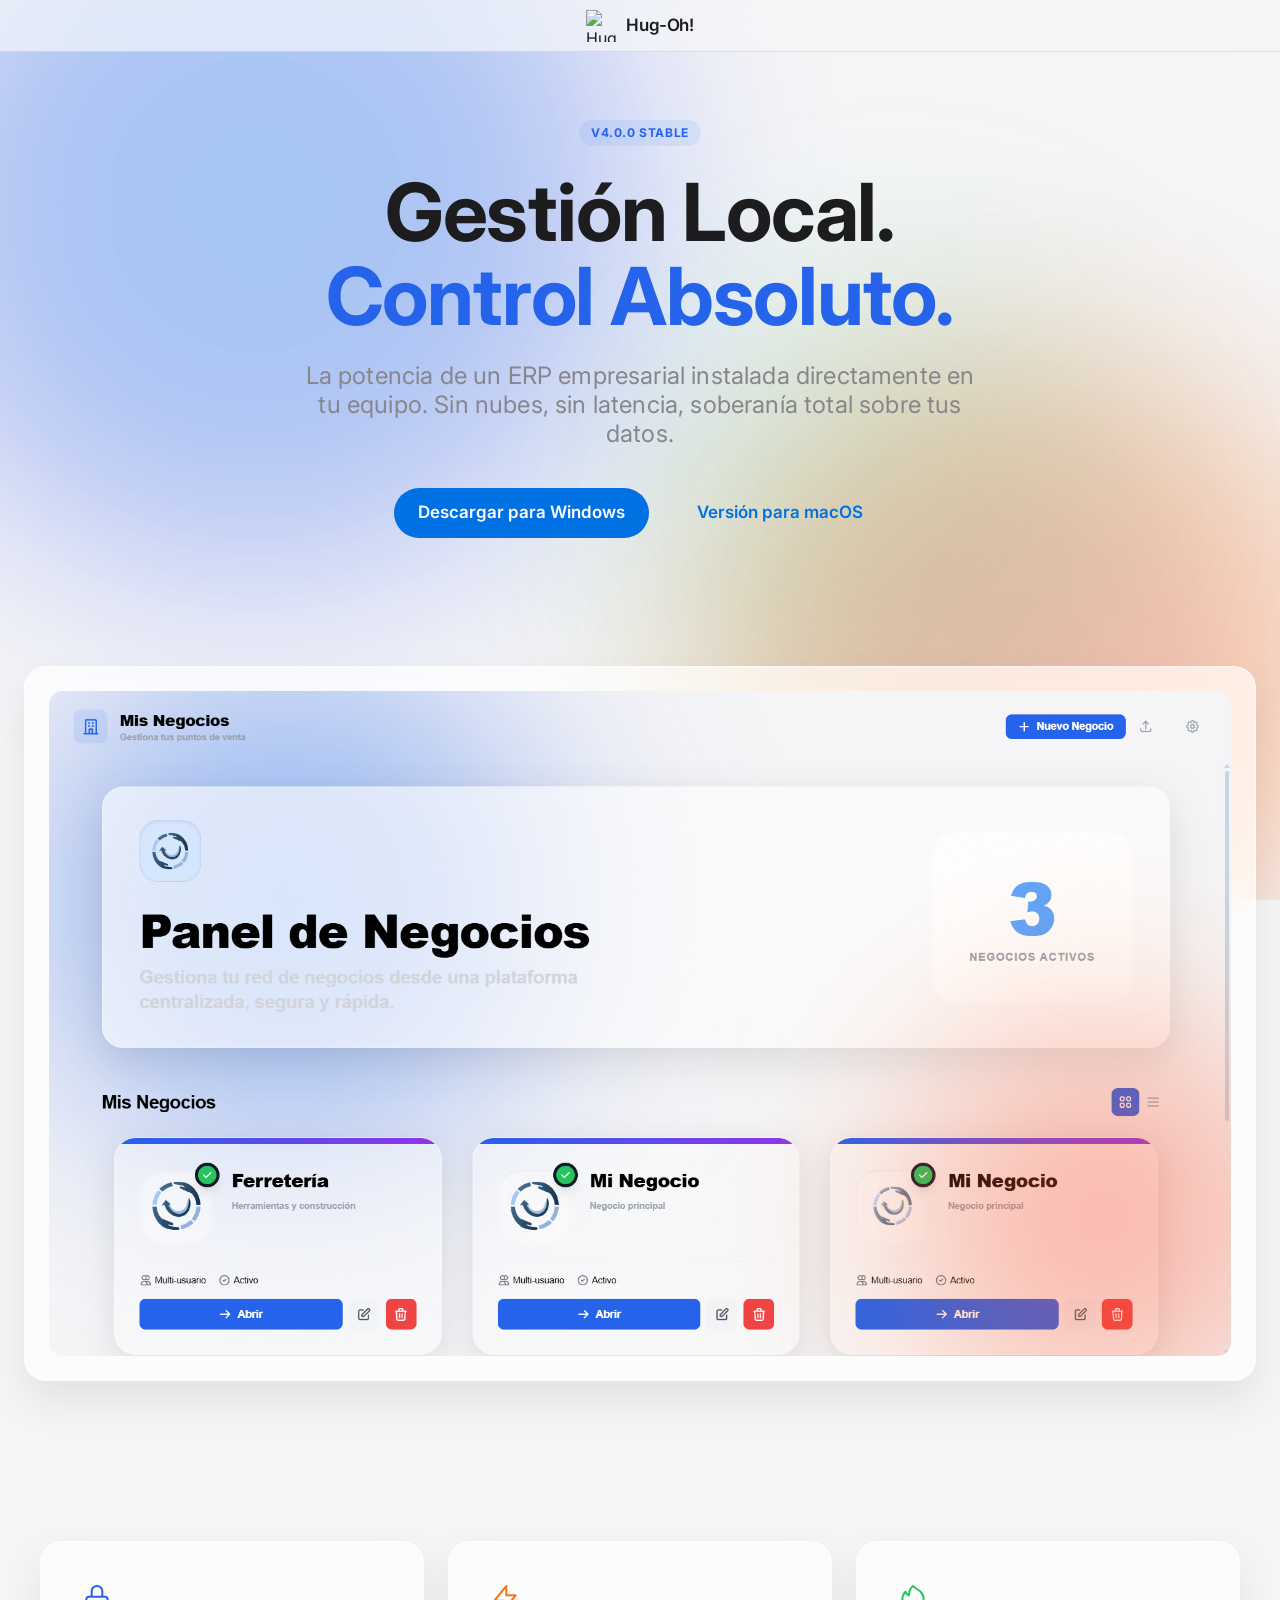
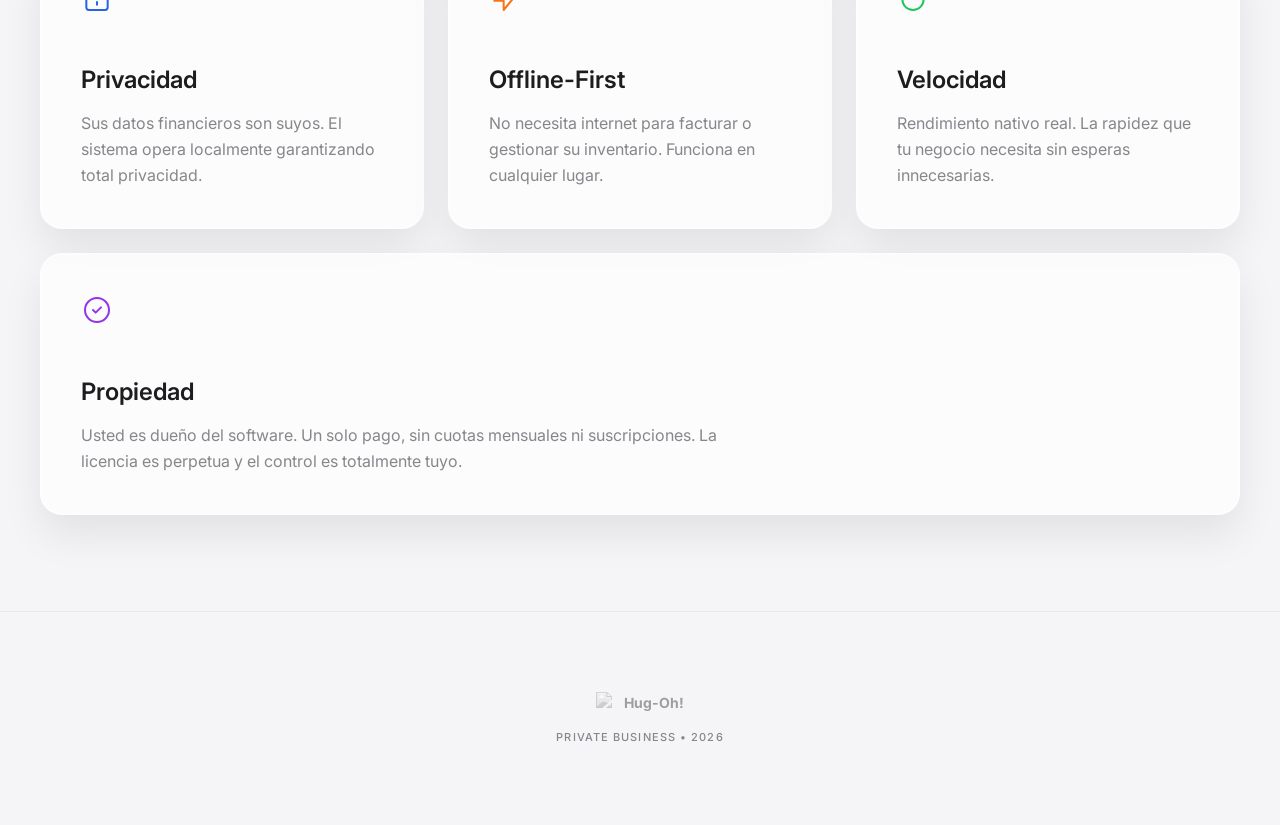
==== index.html @ 464462a5 "Add files via upload" ====
﻿<!DOCTYPE html>
<html lang="es">

<head>
    <meta charset="UTF-8">
    <meta name="viewport" content="width=device-width, initial-scale=1.0">
    <title>Hug-Oh! | Business Platform</title>
    <link rel="shortcut icon" href="./scr/nav-icon.png" />
    <meta name="description"
        content="Gestiona tu negocio con soberanía total. Hug-Oh! es una plataforma empresarial local, rápida y privada. Sin nubes, sin suscripciones, control absoluto en tu hardware.">
    <script src="scr/lib/tailwind.js "></script>
    <link href="https://fonts.googleapis.com/css2?family=Inter:wght@400;600;700;800&display=swap" rel="stylesheet">
    <link rel="stylesheet" href="style.css">

    <script>
        tailwind.config = {
            darkMode: 'media',
            theme: {
                extend: {
                    colors: {
                        navy: { DEFAULT: '#1e3a5f' },
                        secondary: '#86868b'
                    }
                }
            }
        }
    </script>
</head>

<body class="min-h-screen">
    <div id="app">
        <!-- Apple-style Animated Background -->
        <div class="aura-container">
            <div class="aura-blob aura-1"></div>
            <div class="aura-blob aura-2"></div>
            <div class="aura-blob aura-3"></div>
        </div>

        <!-- Premium Apple Navbar -->
        <nav class="apple-nav">
            <div class="flex items-center gap-2">
                <img src="./scr/nav-icon.png" alt="Hug-Oh! Logo" class="h-8 w-8">
                <span class="font-semibold text-[17px] tracking-tight">Hug-Oh!</span>
            </div>
        </nav>

        <!-- Main Content Area -->
        <main class="pt-[120px] pb-24 px-6 flex flex-col items-center">

            <!-- Hero Section -->
            <section class="w-full max-w-[1100px] text-center mb-32">
                <div class="mb-6 flex justify-center">
                    <span
                        class="px-3 py-1 bg-blue-500/10 text-blue-600 dark:text-blue-400 text-[12px] font-bold rounded-full uppercase tracking-wider">
                        v4.0.0 Stable
                    </span>
                </div>
                <h1 class="text-hero mb-6">
                    Gestión Local.<br>
                    <span class="text-blue-600">Control Absoluto.</span>
                </h1>
                <p class="text-subhead max-w-2xl mx-auto mb-10">
                    La potencia de un ERP empresarial instalada directamente en tu equipo. Sin nubes, sin latencia,
                    soberanía total sobre tus datos.
                </p>
                <div class="flex flex-wrap justify-center gap-6">
                    <a href="https://github.com/HeyJuanda/Hug-Oh/releases/download/v4.0.0/Hug-Oh.Setup.4.0.0.exe"
                        class="apple-btn apple-btn-primary">
                        Descargar para Windows
                    </a>
                    <a href="https://github.com/HeyJuanda/Hug-Oh/releases/download/v4.0.0/Hug-Oh.-4.0.0.dmg"
                        class="apple-btn apple-btn-secondary">
                        Versión para macOS
                    </a>
                </div>
            </section>

            <!-- Immersive Mockup -->
            <section class="w-full max-w-[1240px] mb-40">
                <div class="liquid-glass p-4 sm:p-6">
                    <div class="bg-white/40 dark:bg-black/40 rounded-[14px] overflow-hidden shadow-inner">
                        <img src="./scr/image-light.png" alt="Hug-Oh! Interface"
                            class="w-full h-auto block dark:hidden">
                        <img src="./scr/image-dark.png" alt="Hug-Oh! Interface" class="w-full h-auto hidden dark:block">
                    </div>
                </div>
            </section>

            <!-- Features Bento Grid -->
            <section class="bento-grid">
                <!-- Privacy -->
                <div class="liquid-glass bento-card">
                    <div class="mb-12 text-blue-600">
                        <svg xmlns="http://www.w3.org/2000/svg" class="h-8 w-8" fill="none" viewBox="0 0 24 24"
                            stroke="currentColor">
                            <path stroke-linecap="round" stroke-linejoin="round" stroke-width="1.5"
                                d="M12 15v2m-6 4h12a2 2 0 002-2v-6a2 2 0 00-2-2H6a2 2 0 00-2 2v6a2 2 0 002 2zm10-10V7a4 4 0 00-8 0v4h8z" />
                        </svg>
                    </div>
                    <div>
                        <h3 class="text-[24px] font-semibold mb-3">Privacidad</h3>
                        <p class="text-secondary leading-relaxed">Sus datos financieros son suyos. El sistema opera
                            localmente garantizando total privacidad.</p>
                    </div>
                </div>

                <!-- Offline-First -->
                <div class="liquid-glass bento-card">
                    <div class="mb-12 text-orange-500">
                        <svg xmlns="http://www.w3.org/2000/svg" class="h-8 w-8" fill="none" viewBox="0 0 24 24"
                            stroke="currentColor">
                            <path stroke-linecap="round" stroke-linejoin="round" stroke-width="1.5"
                                d="M13 10V3L4 14h7v7l9-11h-7z" />
                        </svg>
                    </div>
                    <div>
                        <h3 class="text-[24px] font-semibold mb-3">Offline-First</h3>
                        <p class="text-secondary leading-relaxed">No necesita internet para facturar o gestionar su
                            inventario. Funciona en cualquier lugar.</p>
                    </div>
                </div>

                <!-- Speed -->
                <div class="liquid-glass bento-card">
                    <div class="mb-12 text-green-500">
                        <svg xmlns="http://www.w3.org/2000/svg" class="h-8 w-8" fill="none" viewBox="0 0 24 24"
                            stroke="currentColor">
                            <path stroke-linecap="round" stroke-linejoin="round" stroke-width="1.5"
                                d="M17.657 18.657A8 8 0 016.343 7.343S7 9 9 10c0-2 .5-5 2.986-7C14 5 16.09 5.777 17.656 7.343A7.99 7.99 0 0120 13a7.98 7.98 0 01-2.343 5.657z" />
                        </svg>
                    </div>
                    <div>
                        <h3 class="text-[24px] font-semibold mb-3">Velocidad</h3>
                        <p class="text-secondary leading-relaxed">Rendimiento nativo real. La rapidez que tu negocio
                            necesita sin esperas innecesarias.</p>
                    </div>
                </div>

                <!-- Ownership -->
                <div class="liquid-glass bento-card md:col-span-2 lg:col-span-full">
                    <div class="mb-12 text-purple-600">
                        <svg xmlns="http://www.w3.org/2000/svg" class="h-8 w-8" fill="none" viewBox="0 0 24 24"
                            stroke="currentColor">
                            <path stroke-linecap="round" stroke-linejoin="round" stroke-width="1.5"
                                d="M9 12l2 2 4-4m6 2a9 9 0 11-18 0 9 9 0 0118 0z" />
                        </svg>
                    </div>
                    <div>
                        <h3 class="text-[24px] font-semibold flex items-center mb-3">Propiedad</h3>
                        <p class="text-secondary leading-relaxed max-w-2xl">Usted es dueño del software. Un solo pago,
                            sin cuotas
                            mensuales ni suscripciones. La licencia es perpetua y el control es totalmente tuyo.</p>
                    </div>
                </div>
            </section>
        </main>

        <!-- Apple-style Footer -->
        <footer class="py-20 border-t border-black/5 dark:border-white/5 text-center">
            <div class="flex justify-center items-center gap-2 mb-4 opacity-40">
                <img src="./scr/nav-icon.png" alt="Logo" class="h-5 w-5 grayscale">
                <span class="font-bold text-[14px]">Hug-Oh!</span>
            </div>
            <p class="text-[11px] text-[#86868b] font-medium tracking-widest uppercase">Private Business • 2026</p>
        </footer>
    </div>
</body>


</html>
---- style.css ----
:root {
    /* Apple Modern Design System 2026 */
    --accent-color: #0071e3;
    --accent-color-rgb: 0, 113, 227;

    /* Global Colors */
    --bg-color: #f5f5f7;
    --text-color: #1d1d1f;
    --text-secondary: #86868b;

    /* Ultra-Refined Liquid Glass 3.0 */
    --base-glass: rgba(255, 255, 255, 0.7);
    --hover-glass: rgba(255, 255, 255, 0.85);
    --border-glass: rgba(255, 255, 255, 0.5);
    --border-inner: rgba(255, 255, 255, 0.2);
    --shadow-subtle: 0 4px 24px rgba(0, 0, 0, 0.04);
    --shadow-premium: 0 20px 40px rgba(0, 0, 0, 0.08);

    /* Typography */
    --apple-font: "SF Pro Display", "SF Pro Text", "Inter", -apple-system, BlinkMacSystemFont, "Helvetica Neue", sans-serif;
    
    /* Constants */
    --blur-radius: 20px;
    --border-radius: 22px;
    --transition-speed: 0.5s cubic-bezier(0.25, 1, 0.5, 1);
}

@media (prefers-color-scheme: dark) {
    :root {
        --bg-color: #000000;
        --text-color: #f5f5f7;
        --text-secondary: #86868b;
        
        --base-glass: rgba(29, 29, 31, 0.65);
        --hover-glass: rgba(45, 45, 47, 0.8);
        --border-glass: rgba(255, 255, 255, 0.1);
        --border-inner: rgba(255, 255, 255, 0.05);
        --shadow-premium: 0 20px 40px rgba(0, 0, 0, 0.4);
    }
}

* {
    margin: 0;
    padding: 0;
    box-sizing: border-box;
    -webkit-font-smoothing: antialiased;
    -moz-osx-font-smoothing: grayscale;
}

body {
    background-color: var(--bg-color);
    color: var(--text-color);
    font-family: var(--apple-font);
    overflow-x: hidden;
}

#app {
    position: relative;
    min-height: 100vh;
}

/* Apple-style Animated Backgrounds */
.aura-container {
    position: fixed;
    inset: 0;
    z-index: -1;
    overflow: hidden;
    pointer-events: none;
}

.aura-blob {
    position: absolute;
    border-radius: 50%;
    filter: blur(100px);
    opacity: 0.35;
    animation: aura-float 20s infinite alternate ease-in-out;
}

.aura-1 {
    width: 60vw;
    height: 60vw;
    background: radial-gradient(circle, #0071e3, #6e67ff);
    top: -20%;
    left: -10%;
}

.aura-2 {
    width: 50vw;
    height: 50vw;
    background: radial-gradient(circle, #ff3b30, #ff9500);
    bottom: -10%;
    right: -5%;
    animation-delay: -5s;
}

.aura-3 {
    width: 40vw;
    height: 40vw;
    background: radial-gradient(circle, #34c759, #00c7be);
    top: 30%;
    right: 10%;
    opacity: 0.15;
    animation-delay: -10s;
}

@keyframes aura-float {
    0% { transform: translate(0, 0) scale(1); }
    50% { transform: translate(5%, 5%) scale(1.05); }
    100% { transform: translate(-2%, 8%) scale(0.95); }
}

/* Premium Navigation Bar */
.apple-nav {
    position: fixed;
    top: 0;
    width: 100%;
    height: 52px;
    z-index: 1000;
    background: rgba(var(--bg-color-rgb, 245, 245, 247), 0.72);
    backdrop-filter: saturate(180%) blur(20px);
    -webkit-backdrop-filter: saturate(180%) blur(20px);
    border-bottom: 0.5px solid rgba(0, 0, 0, 0.1);
    display: flex;
    align-items: center;
    justify-content: center;
    transition: background 0.3s;
}

@media (prefers-color-scheme: dark) {
    .apple-nav {
        background: rgba(0, 0, 0, 0.72);
        border-bottom: 0.5px solid rgba(255, 255, 255, 0.1);
    }
}

/* Liquid Glass Component */
.liquid-glass {
    background: var(--base-glass);
    backdrop-filter: blur(var(--blur-radius)) saturate(180%);
    -webkit-backdrop-filter: blur(var(--blur-radius)) saturate(180%);
    border: 1px solid var(--border-glass);
    border-radius: var(--border-radius);
    box-shadow: var(--shadow-premium), inset 0 0 0 1px var(--border-inner);
    transition: transform var(--transition-speed), background var(--transition-speed), box-shadow var(--transition-speed);
}

.liquid-glass:hover {
    background: var(--hover-glass);
    transform: translateY(-4px);
    box-shadow: 0 30px 60px rgba(0, 0, 0, 0.12);
}

/* Typography Utilities */
.text-hero {
    font-size: clamp(40px, 8vw, 80px);
    line-height: 1.05;
    letter-spacing: -0.015em;
    font-weight: 700;
}

.text-subhead {
    font-size: clamp(20px, 4vw, 24px);
    line-height: 1.2;
    letter-spacing: 0.007em;
    font-weight: 400;
    color: var(--text-secondary);
}

/* Button Styling */
.apple-btn {
    padding: 12px 24px;
    border-radius: 980px;
    font-weight: 600;
    font-size: 17px;
    transition: all 0.3s ease;
    cursor: pointer;
    text-decoration: none;
    display: inline-flex;
    align-items: center;
    gap: 8px;
}

.apple-btn-primary {
    background: var(--accent-color);
    color: white;
}

.apple-btn-primary:hover {
    background: #0077ed;
    filter: brightness(1.1);
}

.apple-btn-secondary {
    color: var(--accent-color);
}

.apple-btn-secondary:hover {
    text-decoration: underline;
}

/* Feature Grid Refresh */
.bento-grid {
    display: grid;
    grid-template-columns: repeat(auto-fit, minmax(300px, 1fr));
    gap: 24px;
    width: 100%;
    max-width: 1200px;
}

.bento-card {
    padding: 40px;
    display: flex;
    flex-direction: column;
    justify-content: space-between;
}

@media (max-width: 768px) {
    .bento-card {
        padding: 30px;
    }
}
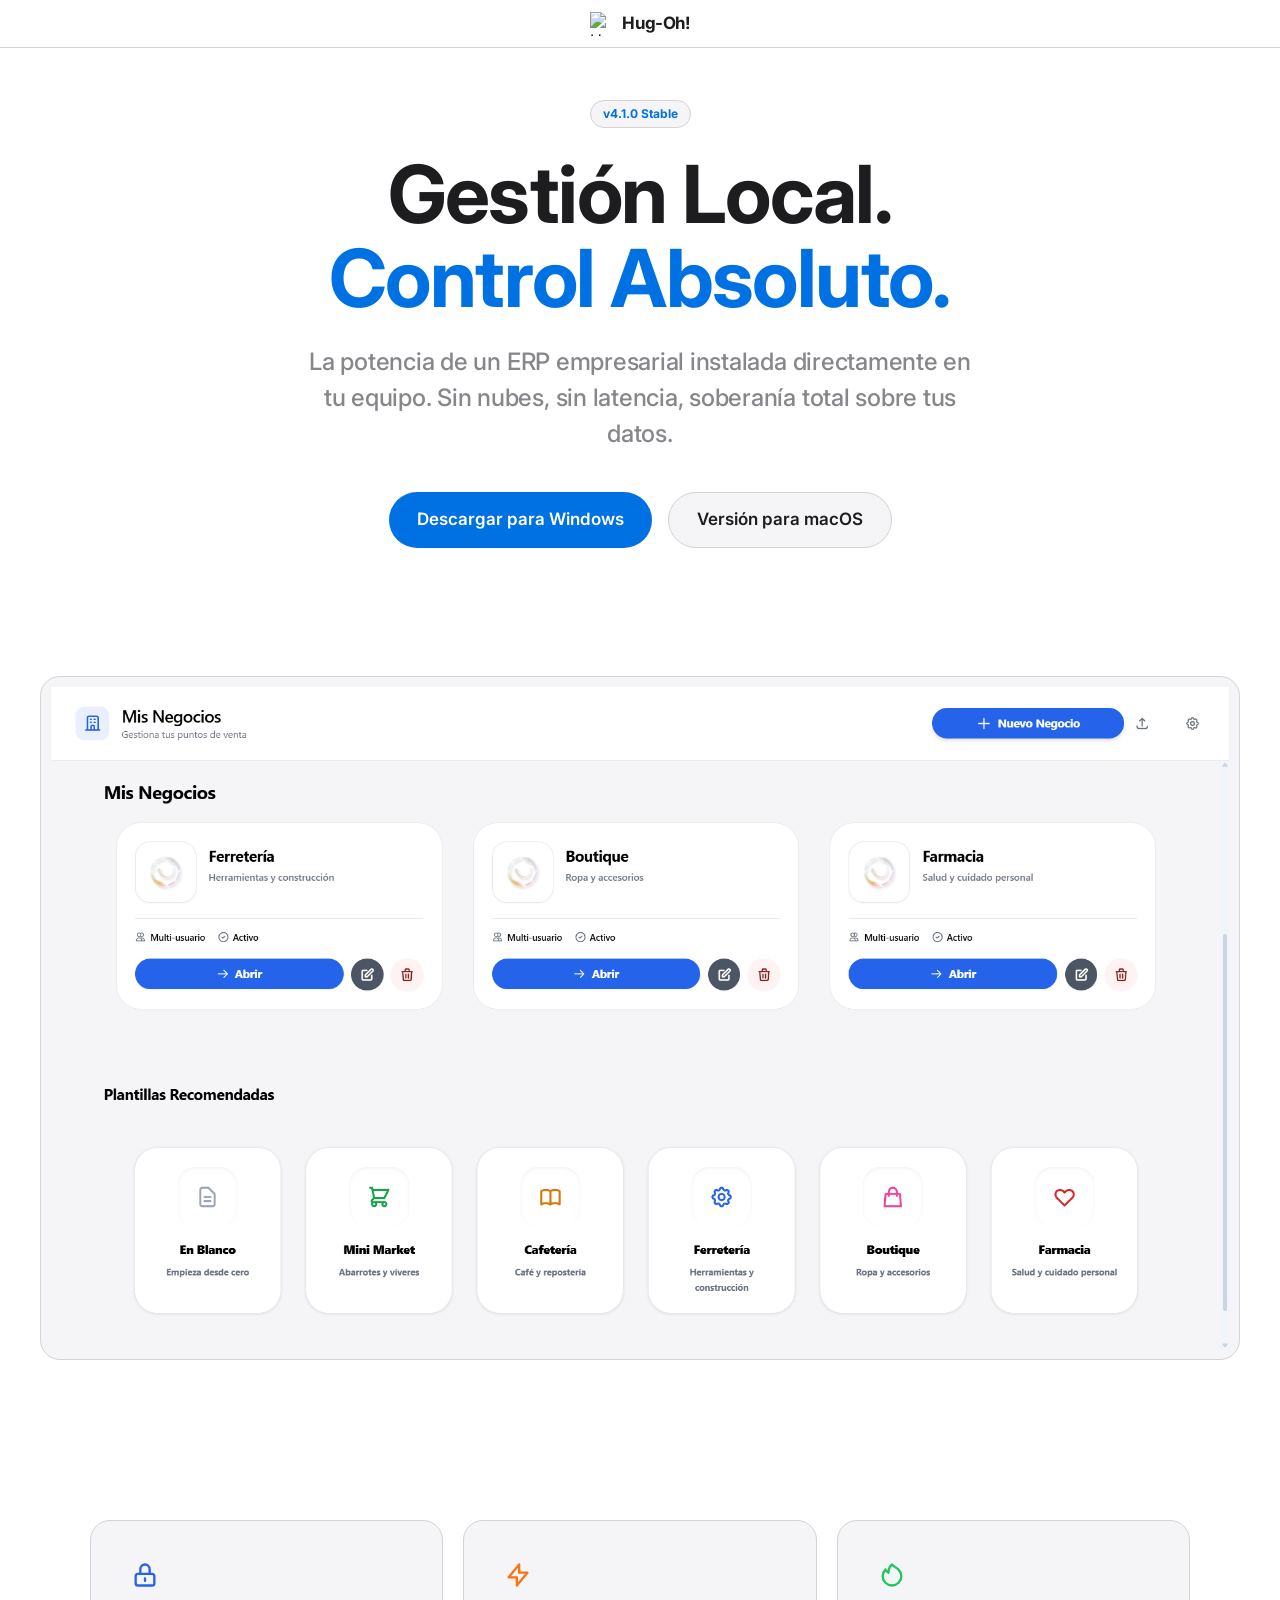
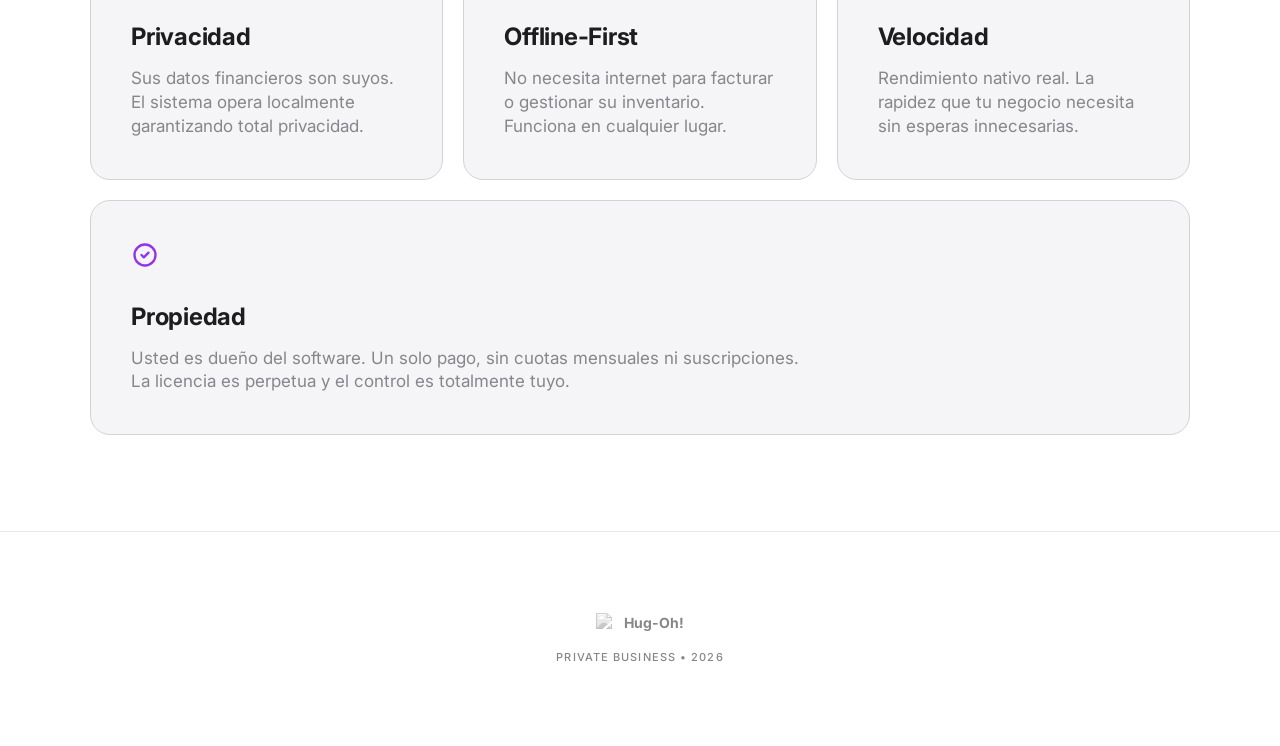
==== commit 71aaf03d: "Add files via upload" ====
--- a/index.html
+++ b/index.html
@@ -29,142 +29,109 @@
 
 <body class="min-h-screen">
     <div id="app">
-        <!-- Apple-style Animated Background -->
-        <div class="aura-container">
-            <div class="aura-blob aura-1"></div>
-            <div class="aura-blob aura-2"></div>
-            <div class="aura-blob aura-3"></div>
-        </div>
+        <div class="flat-bg"></div>
 
-        <!-- Premium Apple Navbar -->
         <nav class="apple-nav">
             <div class="flex items-center gap-2">
-                <img src="./scr/nav-icon.png" alt="Hug-Oh! Logo" class="h-8 w-8">
-                <span class="font-semibold text-[17px] tracking-tight">Hug-Oh!</span>
+                <img src="./scr/nav-icon.png" alt="Hug-Oh! Logo" class="h-6 w-6">
+                <span class="font-bold text-[17px] tracking-tight">Hug-Oh!</span>
             </div>
         </nav>
 
-        <!-- Main Content Area -->
-        <main class="pt-[120px] pb-24 px-6 flex flex-col items-center">
+        <main class="pt-[100px] pb-24 px-6 flex flex-col items-center">
 
-            <!-- Hero Section -->
             <section class="w-full max-w-[1100px] text-center mb-32">
                 <div class="mb-6 flex justify-center">
-                    <span
-                        class="px-3 py-1 bg-blue-500/10 text-blue-600 dark:text-blue-400 text-[12px] font-bold rounded-full uppercase tracking-wider">
-                        v4.0.0 Stable
+                    <span class="version-badge">
+                        v4.1.0 Stable
                     </span>
                 </div>
                 <h1 class="text-hero mb-6">
                     Gestión Local.<br>
-                    <span class="text-blue-600">Control Absoluto.</span>
+                    <span class="text-accent">Control Absoluto.</span>
                 </h1>
                 <p class="text-subhead max-w-2xl mx-auto mb-10">
                     La potencia de un ERP empresarial instalada directamente en tu equipo. Sin nubes, sin latencia,
                     soberanía total sobre tus datos.
                 </p>
-                <div class="flex flex-wrap justify-center gap-6">
-                    <a href="https://github.com/HeyJuanda/Hug-Oh/releases/download/v4.0.0/Hug-Oh.Setup.4.0.0.exe"
+                <div class="flex flex-wrap justify-center gap-4">
+                    <a href="https://github.com/HeyJuanda/Hug-Oh/releases/download/v4.0.0/Hug-Oh.Setup.4.1.0.exe"
                         class="apple-btn apple-btn-primary">
                         Descargar para Windows
                     </a>
-                    <a href="https://github.com/HeyJuanda/Hug-Oh/releases/download/v4.0.0/Hug-Oh.-4.0.0.dmg"
+                    <a href="https://github.com/HeyJuanda/Hug-Oh/releases/download/v4.0.0/Hug-Oh-4.0.0.dmg"
                         class="apple-btn apple-btn-secondary">
                         Versión para macOS
                     </a>
                 </div>
             </section>
 
-            <!-- Immersive Mockup -->
-            <section class="w-full max-w-[1240px] mb-40">
-                <div class="liquid-glass p-4 sm:p-6">
-                    <div class="bg-white/40 dark:bg-black/40 rounded-[14px] overflow-hidden shadow-inner">
-                        <img src="./scr/image-light.png" alt="Hug-Oh! Interface"
-                            class="w-full h-auto block dark:hidden">
-                        <img src="./scr/image-dark.png" alt="Hug-Oh! Interface" class="w-full h-auto hidden dark:block">
-                    </div>
+            <section class="w-full max-w-[1200px] mb-40">
+                <div class="mockup-container">
+                    <img src="./scr/image-light.png" alt="Hug-Oh! Interface" class="w-full h-auto block dark:hidden">
+                    <img src="./scr/image-dark.png" alt="Hug-Oh! Interface" class="w-full h-auto hidden dark:block">
                 </div>
             </section>
 
-            <!-- Features Bento Grid -->
             <section class="bento-grid">
-                <!-- Privacy -->
-                <div class="liquid-glass bento-card">
-                    <div class="mb-12 text-blue-600">
-                        <svg xmlns="http://www.w3.org/2000/svg" class="h-8 w-8" fill="none" viewBox="0 0 24 24"
-                            stroke="currentColor">
-                            <path stroke-linecap="round" stroke-linejoin="round" stroke-width="1.5"
-                                d="M12 15v2m-6 4h12a2 2 0 002-2v-6a2 2 0 00-2-2H6a2 2 0 00-2 2v6a2 2 0 002 2zm10-10V7a4 4 0 00-8 0v4h8z" />
+                <div class="bento-card">
+                    <div class="icon-box text-blue-600">
+                        <svg xmlns="http://www.w3.org/2000/svg" class="h-7 w-7" fill="none" viewBox="0 0 24 24" stroke="currentColor">
+                            <path stroke-linecap="round" stroke-linejoin="round" stroke-width="2" d="M12 15v2m-6 4h12a2 2 0 002-2v-6a2 2 0 00-2-2H6a2 2 0 00-2 2v6a2 2 0 002 2zm10-10V7a4 4 0 00-8 0v4h8z" />
                         </svg>
                     </div>
                     <div>
-                        <h3 class="text-[24px] font-semibold mb-3">Privacidad</h3>
-                        <p class="text-secondary leading-relaxed">Sus datos financieros son suyos. El sistema opera
-                            localmente garantizando total privacidad.</p>
+                        <h3 class="card-title">Privacidad</h3>
+                        <p class="card-text">Sus datos financieros son suyos. El sistema opera localmente garantizando total privacidad.</p>
                     </div>
                 </div>
 
-                <!-- Offline-First -->
-                <div class="liquid-glass bento-card">
-                    <div class="mb-12 text-orange-500">
-                        <svg xmlns="http://www.w3.org/2000/svg" class="h-8 w-8" fill="none" viewBox="0 0 24 24"
-                            stroke="currentColor">
-                            <path stroke-linecap="round" stroke-linejoin="round" stroke-width="1.5"
-                                d="M13 10V3L4 14h7v7l9-11h-7z" />
+                <div class="bento-card">
+                    <div class="icon-box text-orange-500">
+                        <svg xmlns="http://www.w3.org/2000/svg" class="h-7 w-7" fill="none" viewBox="0 0 24 24" stroke="currentColor">
+                            <path stroke-linecap="round" stroke-linejoin="round" stroke-width="2" d="M13 10V3L4 14h7v7l9-11h-7z" />
                         </svg>
                     </div>
                     <div>
-                        <h3 class="text-[24px] font-semibold mb-3">Offline-First</h3>
-                        <p class="text-secondary leading-relaxed">No necesita internet para facturar o gestionar su
-                            inventario. Funciona en cualquier lugar.</p>
+                        <h3 class="card-title">Offline-First</h3>
+                        <p class="card-text">No necesita internet para facturar o gestionar su inventario. Funciona en cualquier lugar.</p>
                     </div>
                 </div>
 
-                <!-- Speed -->
-                <div class="liquid-glass bento-card">
-                    <div class="mb-12 text-green-500">
-                        <svg xmlns="http://www.w3.org/2000/svg" class="h-8 w-8" fill="none" viewBox="0 0 24 24"
-                            stroke="currentColor">
-                            <path stroke-linecap="round" stroke-linejoin="round" stroke-width="1.5"
-                                d="M17.657 18.657A8 8 0 016.343 7.343S7 9 9 10c0-2 .5-5 2.986-7C14 5 16.09 5.777 17.656 7.343A7.99 7.99 0 0120 13a7.98 7.98 0 01-2.343 5.657z" />
+                <div class="bento-card">
+                    <div class="icon-box text-green-500">
+                        <svg xmlns="http://www.w3.org/2000/svg" class="h-7 w-7" fill="none" viewBox="0 0 24 24" stroke="currentColor">
+                            <path stroke-linecap="round" stroke-linejoin="round" stroke-width="2" d="M17.657 18.657A8 8 0 016.343 7.343S7 9 9 10c0-2 .5-5 2.986-7C14 5 16.09 5.777 17.656 7.343A7.99 7.99 0 0120 13a7.98 7.98 0 01-2.343 5.657z" />
                         </svg>
                     </div>
                     <div>
-                        <h3 class="text-[24px] font-semibold mb-3">Velocidad</h3>
-                        <p class="text-secondary leading-relaxed">Rendimiento nativo real. La rapidez que tu negocio
-                            necesita sin esperas innecesarias.</p>
+                        <h3 class="card-title">Velocidad</h3>
+                        <p class="card-text">Rendimiento nativo real. La rapidez que tu negocio necesita sin esperas innecesarias.</p>
                     </div>
                 </div>
 
-                <!-- Ownership -->
-                <div class="liquid-glass bento-card md:col-span-2 lg:col-span-full">
-                    <div class="mb-12 text-purple-600">
-                        <svg xmlns="http://www.w3.org/2000/svg" class="h-8 w-8" fill="none" viewBox="0 0 24 24"
-                            stroke="currentColor">
-                            <path stroke-linecap="round" stroke-linejoin="round" stroke-width="1.5"
-                                d="M9 12l2 2 4-4m6 2a9 9 0 11-18 0 9 9 0 0118 0z" />
+                <div class="bento-card md:col-span-2 lg:col-span-full">
+                    <div class="icon-box text-purple-600">
+                        <svg xmlns="http://www.w3.org/2000/svg" class="h-7 w-7" fill="none" viewBox="0 0 24 24" stroke="currentColor">
+                            <path stroke-linecap="round" stroke-linejoin="round" stroke-width="2" d="M9 12l2 2 4-4m6 2a9 9 0 11-18 0 9 9 0 0118 0z" />
                         </svg>
                     </div>
                     <div>
-                        <h3 class="text-[24px] font-semibold flex items-center mb-3">Propiedad</h3>
-                        <p class="text-secondary leading-relaxed max-w-2xl">Usted es dueño del software. Un solo pago,
-                            sin cuotas
-                            mensuales ni suscripciones. La licencia es perpetua y el control es totalmente tuyo.</p>
+                        <h3 class="card-title">Propiedad</h3>
+                        <p class="card-text max-w-2xl">Usted es dueño del software. Un solo pago, sin cuotas mensuales ni suscripciones. La licencia es perpetua y el control es totalmente tuyo.</p>
                     </div>
                 </div>
             </section>
         </main>
 
-        <!-- Apple-style Footer -->
-        <footer class="py-20 border-t border-black/5 dark:border-white/5 text-center">
-            <div class="flex justify-center items-center gap-2 mb-4 opacity-40">
-                <img src="./scr/nav-icon.png" alt="Logo" class="h-5 w-5 grayscale">
-                <span class="font-bold text-[14px]">Hug-Oh!</span>
+        <footer class="py-20 border-t border-gray-200 dark:border-gray-800 text-center">
+            <div class="flex justify-center items-center gap-2 mb-4">
+                <img src="./scr/nav-icon.png" alt="Logo" class="h-5 w-5 grayscale opacity-50">
+                <span class="font-bold text-[14px] text-secondary">Hug-Oh!</span>
             </div>
-            <p class="text-[11px] text-[#86868b] font-medium tracking-widest uppercase">Private Business • 2026</p>
+            <p class="text-[11px] text-secondary font-medium tracking-widest uppercase">Private Business • 2026</p>
         </footer>
     </div>
 </body>
 
-
 </html>
--- a/style.css
+++ b/style.css
@@ -1,41 +1,24 @@
 :root {
-    /* Apple Modern Design System 2026 */
+    /* Apple Flat Design System 2026 */
     --accent-color: #0071e3;
-    --accent-color-rgb: 0, 113, 227;
-
-    /* Global Colors */
-    --bg-color: #f5f5f7;
-    --text-color: #1d1d1f;
+    --bg-primary: #ffffff;
+    --bg-secondary: #f5f5f7;
+    --text-primary: #1d1d1f;
     --text-secondary: #86868b;
-
-    /* Ultra-Refined Liquid Glass 3.0 */
-    --base-glass: rgba(255, 255, 255, 0.7);
-    --hover-glass: rgba(255, 255, 255, 0.85);
-    --border-glass: rgba(255, 255, 255, 0.5);
-    --border-inner: rgba(255, 255, 255, 0.2);
-    --shadow-subtle: 0 4px 24px rgba(0, 0, 0, 0.04);
-    --shadow-premium: 0 20px 40px rgba(0, 0, 0, 0.08);
-
-    /* Typography */
-    --apple-font: "SF Pro Display", "SF Pro Text", "Inter", -apple-system, BlinkMacSystemFont, "Helvetica Neue", sans-serif;
+    --border-color: #d2d2d7;
     
-    /* Constants */
-    --blur-radius: 20px;
-    --border-radius: 22px;
-    --transition-speed: 0.5s cubic-bezier(0.25, 1, 0.5, 1);
+    --apple-font: "SF Pro Display", "Inter", -apple-system, sans-serif;
+    --border-radius-lg: 20px;
+    --border-radius-sm: 12px;
 }
 
 @media (prefers-color-scheme: dark) {
     :root {
-        --bg-color: #000000;
-        --text-color: #f5f5f7;
-        --text-secondary: #86868b;
-        
-        --base-glass: rgba(29, 29, 31, 0.65);
-        --hover-glass: rgba(45, 45, 47, 0.8);
-        --border-glass: rgba(255, 255, 255, 0.1);
-        --border-inner: rgba(255, 255, 255, 0.05);
-        --shadow-premium: 0 20px 40px rgba(0, 0, 0, 0.4);
+        --bg-primary: #000000;
+        --bg-secondary: #161617;
+        --text-primary: #f5f5f7;
+        --text-secondary: #a1a1a6;
+        --border-color: #333336;
     }
 }
 
@@ -44,178 +27,140 @@
     padding: 0;
     box-sizing: border-box;
     -webkit-font-smoothing: antialiased;
-    -moz-osx-font-smoothing: grayscale;
 }
 
 body {
-    background-color: var(--bg-color);
-    color: var(--text-color);
+    background-color: var(--bg-primary);
+    color: var(--text-primary);
     font-family: var(--apple-font);
-    overflow-x: hidden;
+    line-height: 1.5;
 }
 
-#app {
-    position: relative;
-    min-height: 100vh;
-}
-
-/* Apple-style Animated Backgrounds */
-.aura-container {
-    position: fixed;
-    inset: 0;
-    z-index: -1;
-    overflow: hidden;
-    pointer-events: none;
-}
-
-.aura-blob {
-    position: absolute;
-    border-radius: 50%;
-    filter: blur(100px);
-    opacity: 0.35;
-    animation: aura-float 20s infinite alternate ease-in-out;
-}
-
-.aura-1 {
-    width: 60vw;
-    height: 60vw;
-    background: radial-gradient(circle, #0071e3, #6e67ff);
-    top: -20%;
-    left: -10%;
-}
-
-.aura-2 {
-    width: 50vw;
-    height: 50vw;
-    background: radial-gradient(circle, #ff3b30, #ff9500);
-    bottom: -10%;
-    right: -5%;
-    animation-delay: -5s;
-}
-
-.aura-3 {
-    width: 40vw;
-    height: 40vw;
-    background: radial-gradient(circle, #34c759, #00c7be);
-    top: 30%;
-    right: 10%;
-    opacity: 0.15;
-    animation-delay: -10s;
-}
-
-@keyframes aura-float {
-    0% { transform: translate(0, 0) scale(1); }
-    50% { transform: translate(5%, 5%) scale(1.05); }
-    100% { transform: translate(-2%, 8%) scale(0.95); }
-}
-
-/* Premium Navigation Bar */
+/* Navbar Plana */
 .apple-nav {
     position: fixed;
     top: 0;
     width: 100%;
-    height: 52px;
+    height: 48px;
     z-index: 1000;
-    background: rgba(var(--bg-color-rgb, 245, 245, 247), 0.72);
-    backdrop-filter: saturate(180%) blur(20px);
-    -webkit-backdrop-filter: saturate(180%) blur(20px);
-    border-bottom: 0.5px solid rgba(0, 0, 0, 0.1);
+    background: var(--bg-primary);
+    border-bottom: 1px solid var(--border-color);
     display: flex;
     align-items: center;
     justify-content: center;
-    transition: background 0.3s;
 }
 
-@media (prefers-color-scheme: dark) {
-    .apple-nav {
-        background: rgba(0, 0, 0, 0.72);
-        border-bottom: 0.5px solid rgba(255, 255, 255, 0.1);
-    }
-}
-
-/* Liquid Glass Component */
-.liquid-glass {
-    background: var(--base-glass);
-    backdrop-filter: blur(var(--blur-radius)) saturate(180%);
-    -webkit-backdrop-filter: blur(var(--blur-radius)) saturate(180%);
-    border: 1px solid var(--border-glass);
-    border-radius: var(--border-radius);
-    box-shadow: var(--shadow-premium), inset 0 0 0 1px var(--border-inner);
-    transition: transform var(--transition-speed), background var(--transition-speed), box-shadow var(--transition-speed);
-}
-
-.liquid-glass:hover {
-    background: var(--hover-glass);
-    transform: translateY(-4px);
-    box-shadow: 0 30px 60px rgba(0, 0, 0, 0.12);
-}
-
-/* Typography Utilities */
+/* Hero Typography */
 .text-hero {
-    font-size: clamp(40px, 8vw, 80px);
+    font-size: clamp(42px, 8vw, 80px);
     line-height: 1.05;
-    letter-spacing: -0.015em;
+    letter-spacing: -0.02em;
     font-weight: 700;
 }
 
-.text-subhead {
-    font-size: clamp(20px, 4vw, 24px);
-    line-height: 1.2;
-    letter-spacing: 0.007em;
-    font-weight: 400;
-    color: var(--text-secondary);
+.text-accent {
+    color: var(--accent-color);
 }
 
-/* Button Styling */
+.text-subhead {
+    font-size: clamp(19px, 3vw, 24px);
+    color: var(--text-secondary);
+    font-weight: 500;
+    letter-spacing: -0.01em;
+}
+
+.version-badge {
+    background: var(--bg-secondary);
+    color: var(--accent-color);
+    padding: 4px 12px;
+    border-radius: 100px;
+    font-size: 12px;
+    font-weight: 700;
+    border: 1px solid var(--border-color);
+}
+
+/* Botones Planos */
 .apple-btn {
-    padding: 12px 24px;
+    padding: 14px 28px;
     border-radius: 980px;
     font-weight: 600;
     font-size: 17px;
-    transition: all 0.3s ease;
-    cursor: pointer;
+    transition: all 0.2s ease;
     text-decoration: none;
     display: inline-flex;
     align-items: center;
-    gap: 8px;
 }
 
 .apple-btn-primary {
     background: var(--accent-color);
-    color: white;
+    color: #ffffff;
 }
 
 .apple-btn-primary:hover {
     background: #0077ed;
-    filter: brightness(1.1);
+    transform: scale(1.02);
 }
 
 .apple-btn-secondary {
-    color: var(--accent-color);
+    background: var(--bg-secondary);
+    color: var(--text-primary);
+    border: 1px solid var(--border-color);
 }
 
 .apple-btn-secondary:hover {
-    text-decoration: underline;
+    background: var(--bg-primary);
+    border-color: var(--text-secondary);
 }
 
-/* Feature Grid Refresh */
+/* Mockup */
+.mockup-container {
+    background: var(--bg-secondary);
+    border: 1px solid var(--border-color);
+    border-radius: var(--border-radius-lg);
+    padding: 10px;
+    overflow: hidden;
+}
+
+/* Bento Grid */
 .bento-grid {
     display: grid;
-    grid-template-columns: repeat(auto-fit, minmax(300px, 1fr));
-    gap: 24px;
+    grid-template-columns: repeat(auto-fit, minmax(320px, 1fr));
+    gap: 20px;
     width: 100%;
-    max-width: 1200px;
+    max-width: 1100px;
 }
 
 .bento-card {
+    background: var(--bg-secondary);
+    border: 1px solid var(--border-color);
+    border-radius: var(--border-radius-lg);
     padding: 40px;
-    display: flex;
-    flex-direction: column;
-    justify-content: space-between;
+    transition: border-color 0.2s ease;
+}
+
+.bento-card:hover {
+    border-color: var(--text-secondary);
+}
+
+.icon-box {
+    margin-bottom: 30px;
+}
+
+.card-title {
+    font-size: 24px;
+    font-weight: 700;
+    margin-bottom: 12px;
+    letter-spacing: -0.01em;
+}
+
+.card-text {
+    color: var(--text-secondary);
+    font-size: 17px;
+    line-height: 1.4;
 }
 
 @media (max-width: 768px) {
     .bento-card {
         padding: 30px;
     }
-}
+}
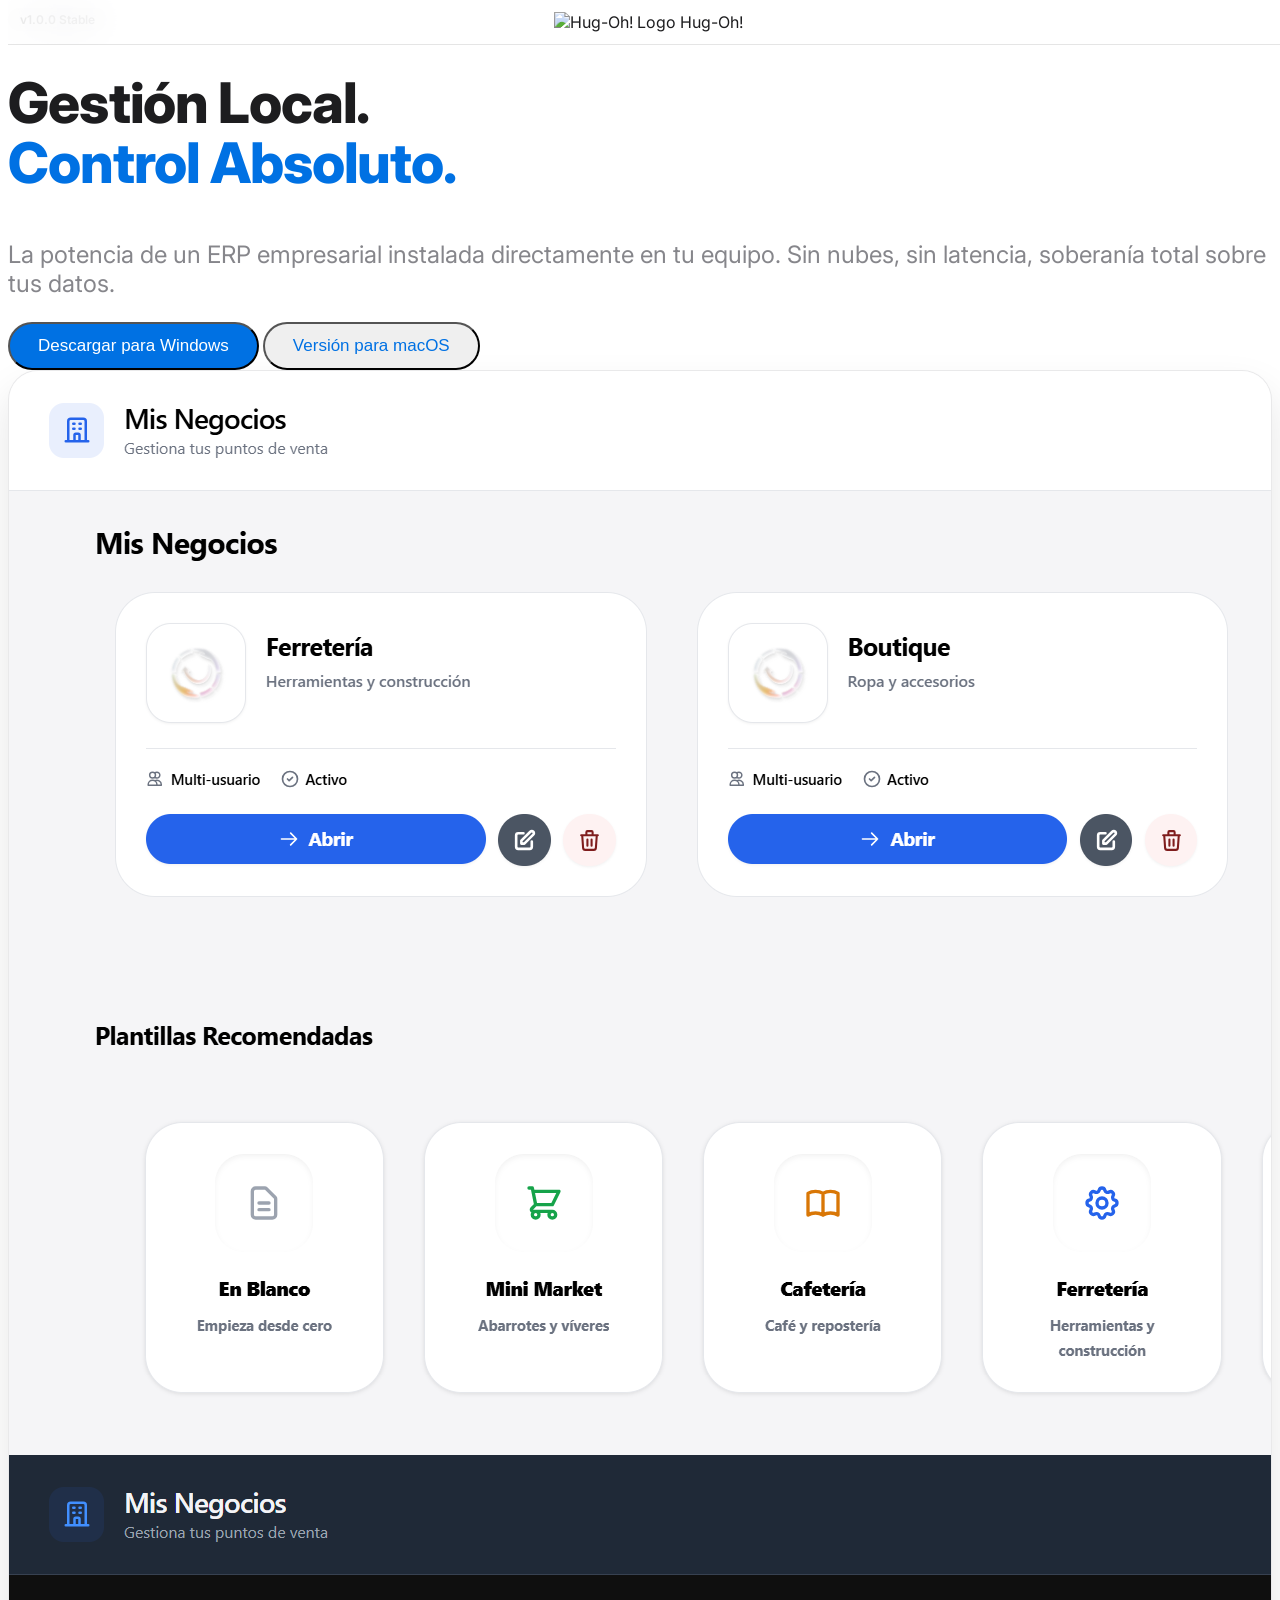
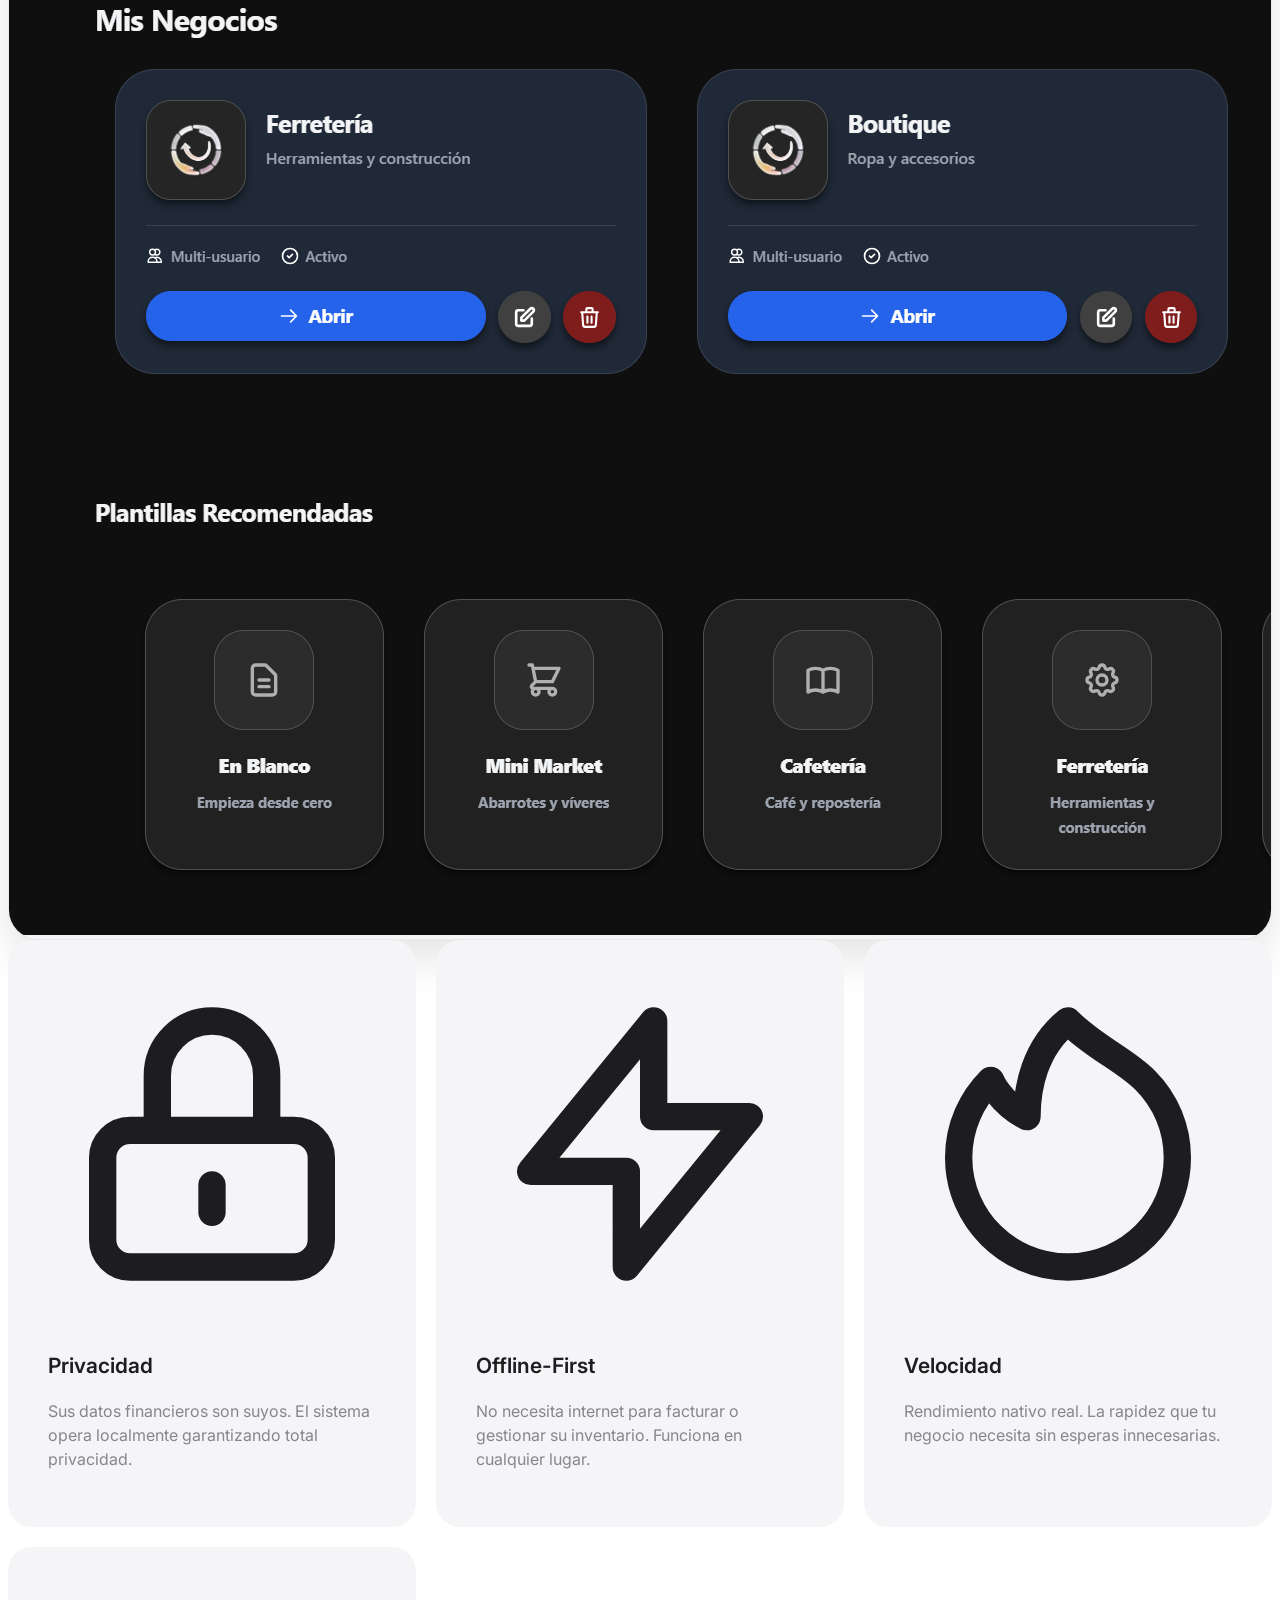
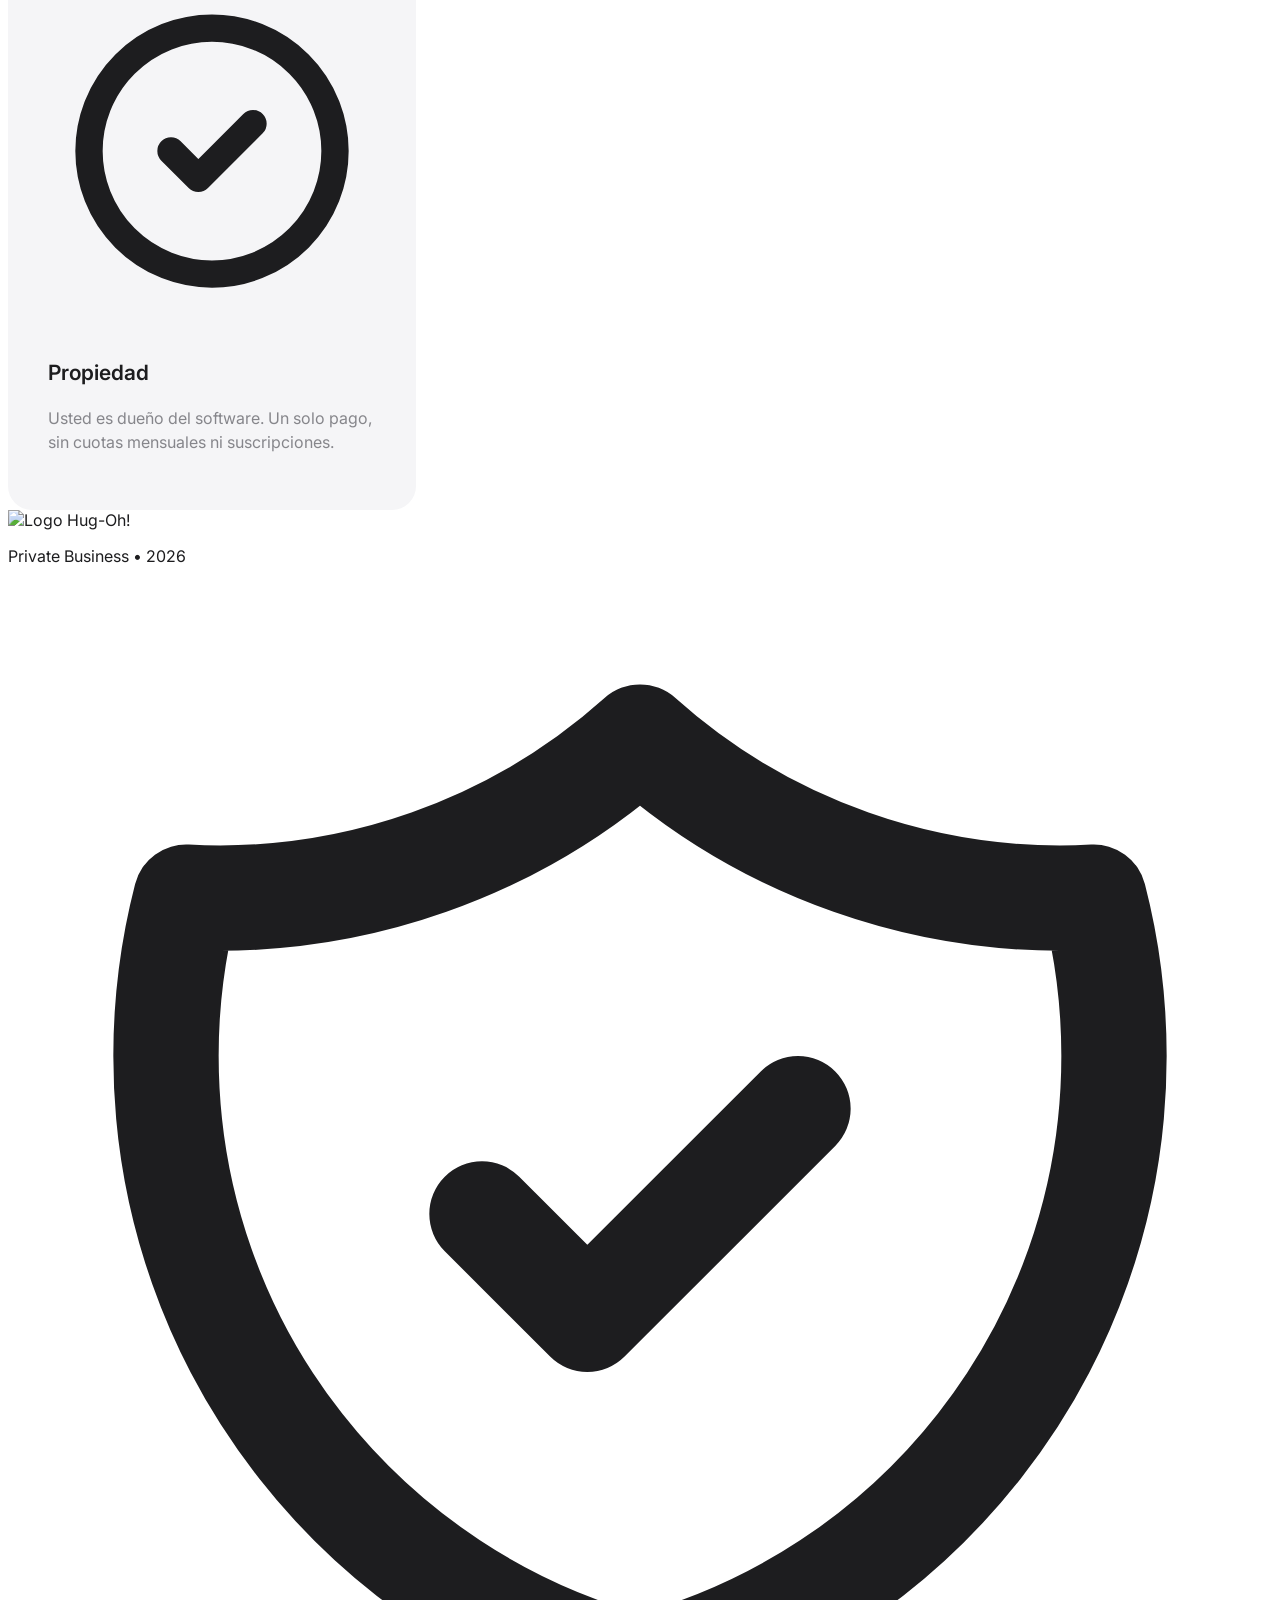
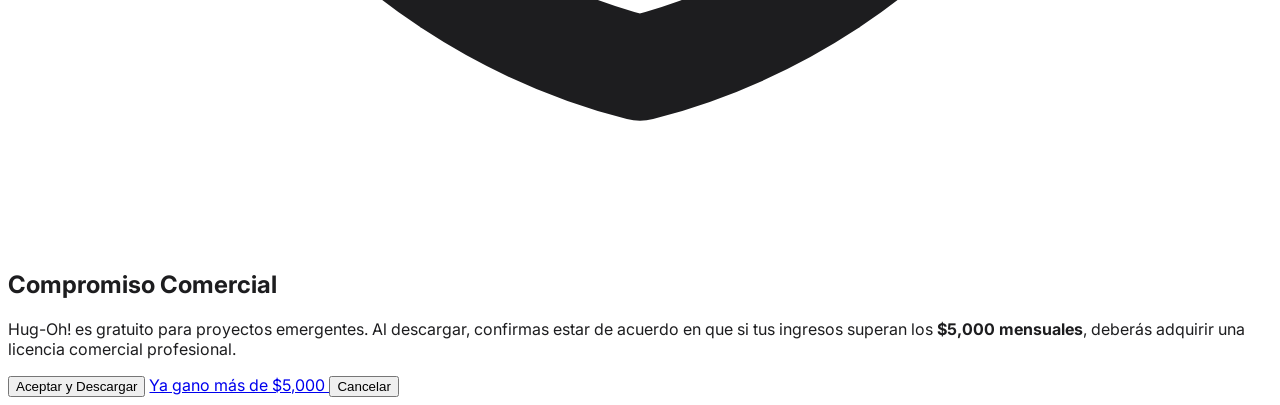
==== commit ce1055fe: "Update index.html" ====
--- a/index.html
+++ b/index.html
@@ -1,4 +1,4 @@
-﻿<!DOCTYPE html>
+<!DOCTYPE html>
 <html lang="es">
 
 <head>
@@ -8,19 +8,71 @@
     <link rel="shortcut icon" href="./scr/nav-icon.png" />
     <meta name="description"
         content="Gestiona tu negocio con soberanía total. Hug-Oh! es una plataforma empresarial local, rápida y privada. Sin nubes, sin suscripciones, control absoluto en tu hardware.">
-    <script src="scr/lib/tailwind.js "></script>
+    <script src="https://cdn.tailwindcss.com"></script>
     <link href="https://fonts.googleapis.com/css2?family=Inter:wght@400;600;700;800&display=swap" rel="stylesheet">
-    <link rel="stylesheet" href="style.css">
+    
+    <style>
+        :root {
+            --apple-blue: #0071e3;
+            --apple-gray: #86868b;
+        }
+        body { font-family: 'Inter', sans-serif; background-color: #fff; color: #1d1d1f; }
+        .dark body { background-color: #000; color: #f5f5f7; }
+        
+        .apple-nav {
+            position: fixed; top: 0; width: 100%; height: 44px;
+            background: rgba(255, 255, 255, 0.8); backdrop-filter: saturate(180%) blur(20px);
+            display: flex; align-items: center; justify-content: center; z-index: 50;
+            border-bottom: 1px solid rgba(0,0,0,0.1);
+        }
+
+        .text-hero { font-size: 56px; font-weight: 800; line-height: 1.07; letter-spacing: -0.02em; }
+        .text-accent { color: var(--apple-blue); }
+        .text-subhead { font-size: 24px; color: var(--apple-gray); line-height: 1.2; font-weight: 400; }
+        
+        .version-badge {
+            background: #f5f5f7; color: #1d1d1f; padding: 4px 12px;
+            border-radius: 980px; font-size: 12px; font-weight: 600;
+        }
+
+        .apple-btn {
+            padding: 12px 28px; border-radius: 980px; font-size: 17px;
+            font-weight: 400; transition: all 0.3s cubic-bezier(0.4, 0, 0.2, 1);
+            display: inline-block; cursor: pointer;
+        }
+        .apple-btn-primary { background: var(--apple-blue); color: #fff; }
+        .apple-btn-primary:hover { background: #0077ed; opacity: 0.9; transform: scale(1.02); }
+        .apple-btn-secondary { color: var(--apple-blue); }
+        .apple-btn-secondary:hover { text-decoration: underline; }
+
+        .mockup-container {
+            background: #f5f5f7; border-radius: 30px; overflow: hidden;
+            box-shadow: 0 20px 40px rgba(0,0,0,0.1); border: 1px solid rgba(0,0,0,0.05);
+        }
+
+        .bento-grid {
+            display: grid; grid-template-columns: repeat(1, 1fr); gap: 20px; width: 100%;
+        }
+        @media (min-width: 768px) { .bento-grid { grid-template-columns: repeat(2, 1fr); } }
+        @media (min-width: 1024px) { .bento-grid { grid-template-columns: repeat(3, 1fr); } }
+
+        .bento-card {
+            background: #f5f5f7; padding: 40px; border-radius: 24px;
+            display: flex; flex-direction: column; gap: 20px; transition: transform 0.3s ease;
+        }
+        .bento-card:hover { transform: translateY(-5px); }
+        .card-title { font-size: 21px; font-weight: 600; }
+        .card-text { color: var(--apple-gray); font-size: 16px; line-height: 1.5; }
+        
+        .modal-active { overflow: hidden; }
+    </style>
 
     <script>
         tailwind.config = {
             darkMode: 'media',
             theme: {
                 extend: {
-                    colors: {
-                        navy: { DEFAULT: '#1e3a5f' },
-                        secondary: '#86868b'
-                    }
+                    colors: { navy: '#1e3a5f', secondary: '#86868b' }
                 }
             }
         }
@@ -29,22 +81,18 @@
 
 <body class="min-h-screen">
     <div id="app">
-        <div class="flat-bg"></div>
-
         <nav class="apple-nav">
             <div class="flex items-center gap-2">
-                <img src="./scr/nav-icon.png" alt="Hug-Oh! Logo" class="h-6 w-6">
+                <img src="./scr/nav-icon.png" alt="Hug-Oh! Logo" class="h-5 w-5">
                 <span class="font-bold text-[17px] tracking-tight">Hug-Oh!</span>
             </div>
         </nav>
 
-        <main class="pt-[100px] pb-24 px-6 flex flex-col items-center">
-
+        <main class="pt-[120px] pb-24 px-6 flex flex-col items-center">
+            
             <section class="w-full max-w-[1100px] text-center mb-32">
                 <div class="mb-6 flex justify-center">
-                    <span class="version-badge">
-                        v4.1.0 Stable
-                    </span>
+                    <span class="version-badge">v1.0.0 Stable</span>
                 </div>
                 <h1 class="text-hero mb-6">
                     Gestión Local.<br>
@@ -54,15 +102,15 @@
                     La potencia de un ERP empresarial instalada directamente en tu equipo. Sin nubes, sin latencia,
                     soberanía total sobre tus datos.
                 </p>
-                <div class="flex flex-wrap justify-center gap-4">
-                    <a href="https://github.com/HeyJuanda/Hug-Oh/releases/download/v4.0.0/Hug-Oh.Setup.4.1.0.exe"
+                <div class="flex flex-wrap justify-center gap-6">
+                    <button onclick="requestDownload('https://github.com/HeyJuanda/Hug-Oh/releases/download/v1.0.0/Hug-Oh.Setup.1.0.0.exe')"
                         class="apple-btn apple-btn-primary">
                         Descargar para Windows
-                    </a>
-                    <a href="https://github.com/HeyJuanda/Hug-Oh/releases/download/v4.0.0/Hug-Oh-4.0.0.dmg"
+                    </button>
+                    <button onclick="requestDownload('https://github.com/HeyJuanda/Hug-Oh/releases/download/v1.0.0/Hug-Oh-1.0.0.dmg')"
                         class="apple-btn apple-btn-secondary">
                         Versión para macOS
-                    </a>
+                    </button>
                 </div>
             </section>
 
@@ -73,10 +121,10 @@
                 </div>
             </section>
 
-            <section class="bento-grid">
+            <section class="bento-grid max-w-[1200px]">
                 <div class="bento-card">
-                    <div class="icon-box text-blue-600">
-                        <svg xmlns="http://www.w3.org/2000/svg" class="h-7 w-7" fill="none" viewBox="0 0 24 24" stroke="currentColor">
+                    <div class="text-blue-600">
+                        <svg xmlns="http://www.w3.org/2000/svg" class="h-8 w-8" fill="none" viewBox="0 0 24 24" stroke="currentColor">
                             <path stroke-linecap="round" stroke-linejoin="round" stroke-width="2" d="M12 15v2m-6 4h12a2 2 0 002-2v-6a2 2 0 00-2-2H6a2 2 0 00-2 2v6a2 2 0 002 2zm10-10V7a4 4 0 00-8 0v4h8z" />
                         </svg>
                     </div>
@@ -87,8 +135,8 @@
                 </div>
 
                 <div class="bento-card">
-                    <div class="icon-box text-orange-500">
-                        <svg xmlns="http://www.w3.org/2000/svg" class="h-7 w-7" fill="none" viewBox="0 0 24 24" stroke="currentColor">
+                    <div class="text-orange-500">
+                        <svg xmlns="http://www.w3.org/2000/svg" class="h-8 w-8" fill="none" viewBox="0 0 24 24" stroke="currentColor">
                             <path stroke-linecap="round" stroke-linejoin="round" stroke-width="2" d="M13 10V3L4 14h7v7l9-11h-7z" />
                         </svg>
                     </div>
@@ -99,8 +147,8 @@
                 </div>
 
                 <div class="bento-card">
-                    <div class="icon-box text-green-500">
-                        <svg xmlns="http://www.w3.org/2000/svg" class="h-7 w-7" fill="none" viewBox="0 0 24 24" stroke="currentColor">
+                    <div class="text-green-500">
+                        <svg xmlns="http://www.w3.org/2000/svg" class="h-8 w-8" fill="none" viewBox="0 0 24 24" stroke="currentColor">
                             <path stroke-linecap="round" stroke-linejoin="round" stroke-width="2" d="M17.657 18.657A8 8 0 016.343 7.343S7 9 9 10c0-2 .5-5 2.986-7C14 5 16.09 5.777 17.656 7.343A7.99 7.99 0 0120 13a7.98 7.98 0 01-2.343 5.657z" />
                         </svg>
                     </div>
@@ -110,28 +158,83 @@
                     </div>
                 </div>
 
-                <div class="bento-card md:col-span-2 lg:col-span-full">
-                    <div class="icon-box text-purple-600">
-                        <svg xmlns="http://www.w3.org/2000/svg" class="h-7 w-7" fill="none" viewBox="0 0 24 24" stroke="currentColor">
+                <div class="bento-card md:col-span-2 lg:col-span-3">
+                    <div class="text-purple-600">
+                        <svg xmlns="http://www.w3.org/2000/svg" class="h-8 w-8" fill="none" viewBox="0 0 24 24" stroke="currentColor">
                             <path stroke-linecap="round" stroke-linejoin="round" stroke-width="2" d="M9 12l2 2 4-4m6 2a9 9 0 11-18 0 9 9 0 0118 0z" />
                         </svg>
                     </div>
                     <div>
                         <h3 class="card-title">Propiedad</h3>
-                        <p class="card-text max-w-2xl">Usted es dueño del software. Un solo pago, sin cuotas mensuales ni suscripciones. La licencia es perpetua y el control es totalmente tuyo.</p>
+                        <p class="card-text max-w-2xl">Usted es dueño del software. Un solo pago, sin cuotas mensuales ni suscripciones.</p>
                     </div>
                 </div>
             </section>
         </main>
 
-        <footer class="py-20 border-t border-gray-200 dark:border-gray-800 text-center">
+        <footer class="py-20 border-t border-gray-100 dark:border-gray-900 text-center">
             <div class="flex justify-center items-center gap-2 mb-4">
-                <img src="./scr/nav-icon.png" alt="Logo" class="h-5 w-5 grayscale opacity-50">
-                <span class="font-bold text-[14px] text-secondary">Hug-Oh!</span>
+                <img src="./scr/nav-icon.png" alt="Logo" class="h-4 w-4 grayscale opacity-30">
+                <span class="font-bold text-[14px] text-gray-400">Hug-Oh!</span>
             </div>
-            <p class="text-[11px] text-secondary font-medium tracking-widest uppercase">Private Business • 2026</p>
+            <p class="text-[10px] text-gray-400 font-medium tracking-widest uppercase">Private Business • 2026</p>
         </footer>
+
+        <div id="license-modal" class="fixed inset-0 z-[100] hidden items-center justify-center p-6 bg-black/40 backdrop-blur-md">
+            <div class="bg-white dark:bg-gray-900 w-full max-w-[440px] rounded-[32px] p-10 shadow-2xl transition-all scale-100">
+                <div class="text-center">
+                    <div class="w-16 h-16 bg-blue-50 dark:bg-blue-900/20 rounded-2xl flex items-center justify-center mx-auto mb-6">
+                        <svg xmlns="http://www.w3.org/2000/svg" class="h-8 w-8 text-blue-600" fill="none" viewBox="0 0 24 24" stroke="currentColor">
+                            <path stroke-linecap="round" stroke-linejoin="round" stroke-width="2" d="M9 12l2 2 4-4m5.618-4.016A11.955 11.955 0 0112 2.944a11.955 11.955 0 01-8.618 3.04A12.02 12.02 0 003 9c0 5.591 3.824 10.29 9 11.622 5.176-1.332 9-6.03 9-11.622 0-1.042-.133-2.052-.382-3.016z" />
+                        </svg>
+                    </div>
+                    <h2 class="text-2xl font-bold mb-4 tracking-tight">Compromiso Comercial</h2>
+                    <p class="text-gray-500 dark:text-gray-400 text-[15px] leading-relaxed mb-8">
+                        Hug-Oh! es gratuito para proyectos emergentes. Al descargar, confirmas estar de acuerdo en que si tus ingresos superan los <b>$5,000 mensuales</b>, deberás adquirir una licencia comercial profesional.
+                    </p>
+                </div>
+                
+                <div class="flex flex-col gap-3">
+                    <button id="confirm-btn" class="w-full py-4 bg-[#0071e3] hover:bg-[#0077ed] text-white rounded-2xl font-semibold transition-all">
+                        Aceptar y Descargar
+                    </button>
+                    <a href="http://hug-oh.com/pay/" class="w-full py-4 bg-gray-100 dark:bg-gray-800 text-black dark:text-white rounded-2xl font-semibold text-center hover:bg-gray-200 dark:hover:bg-gray-700 transition-all">
+                        Ya gano más de $5,000
+                    </a>
+                    <button onclick="closeModal()" class="w-full py-4 text-gray-400 hover:text-red-500 font-medium transition-colors">
+                        Cancelar
+                    </button>
+                </div>
+            </div>
+        </div>
     </div>
+
+    <script>
+        let downloadLink = "";
+
+        function requestDownload(url) {
+            downloadLink = url;
+            const modal = document.getElementById('license-modal');
+            modal.classList.remove('hidden');
+            modal.classList.add('flex');
+            document.body.classList.add('modal-active');
+        }
+
+        function closeModal() {
+            const modal = document.getElementById('license-modal');
+            modal.classList.add('hidden');
+            modal.classList.remove('flex');
+            document.body.classList.remove('modal-active');
+            downloadLink = "";
+        }
+
+        document.getElementById('confirm-btn').addEventListener('click', () => {
+            if (downloadLink) {
+                window.location.href = downloadLink;
+                closeModal();
+            }
+        });
+    </script>
 </body>
 
-</html>+</html>
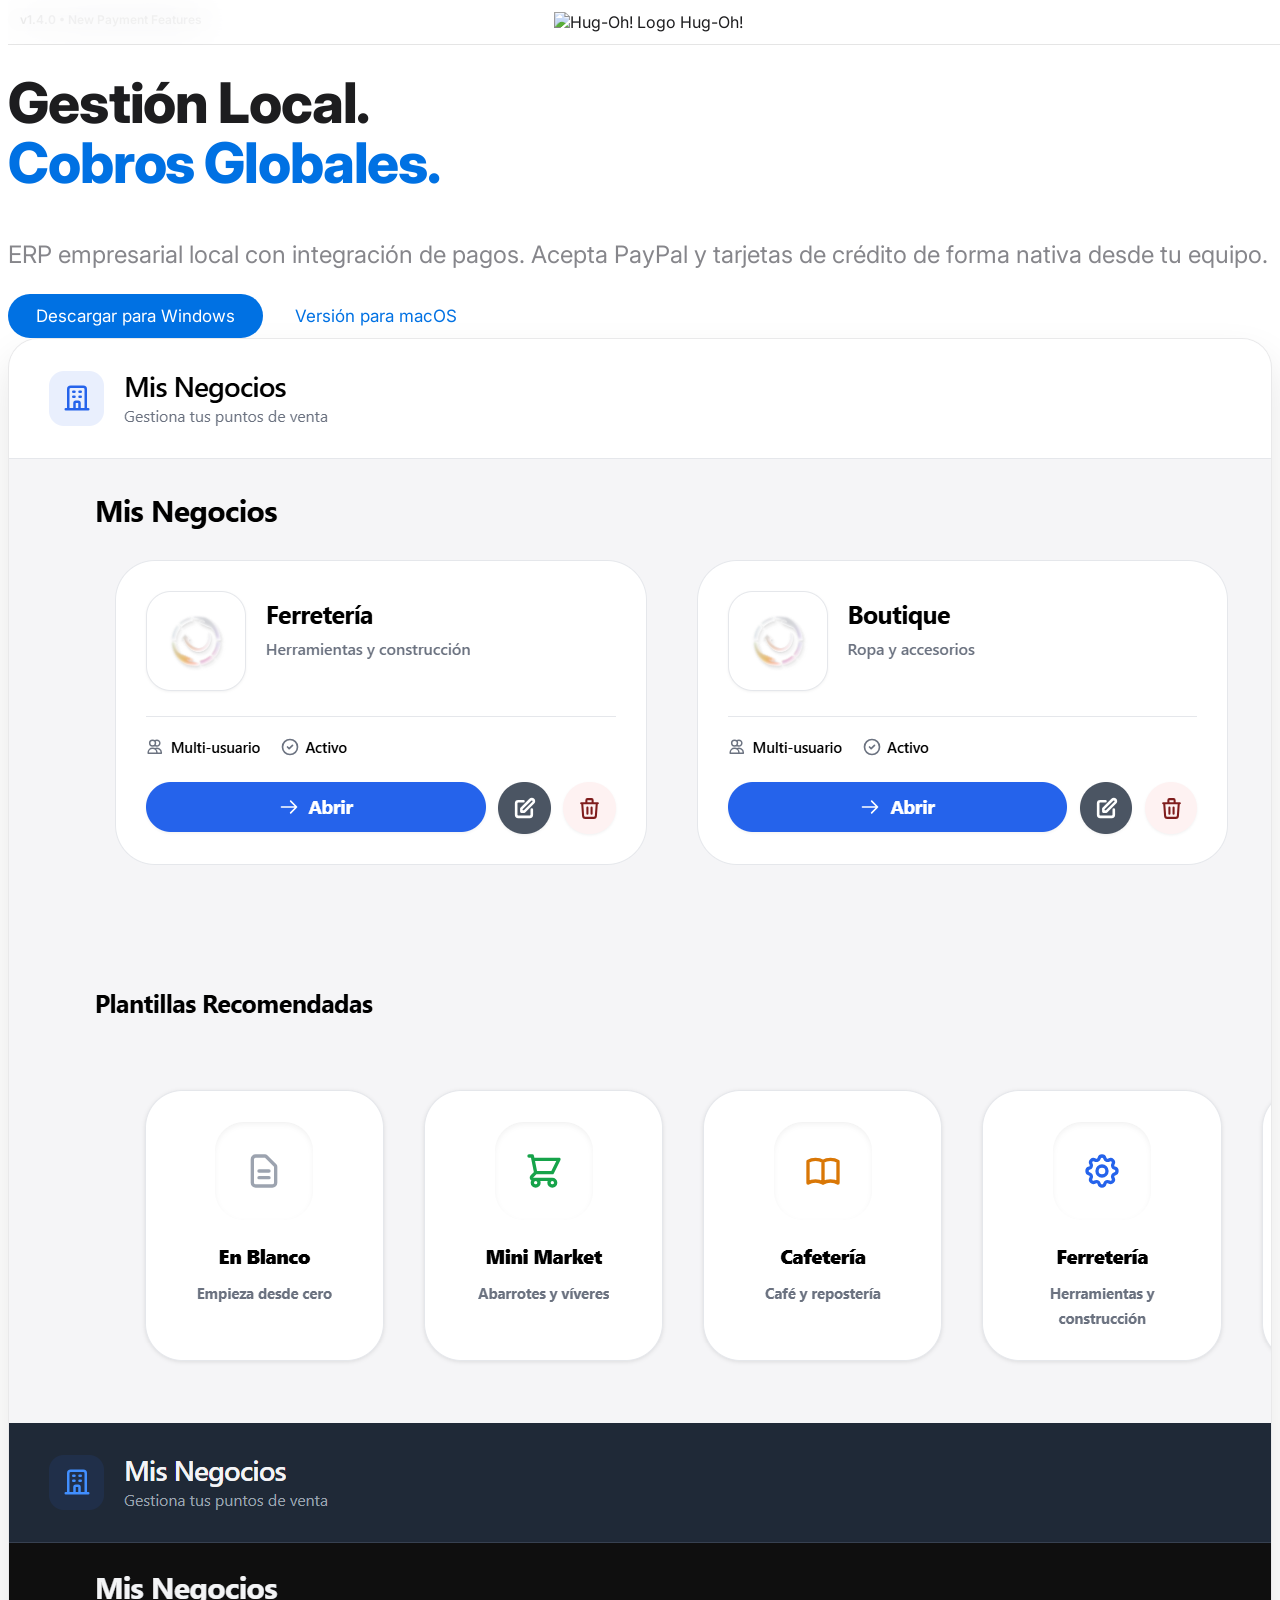
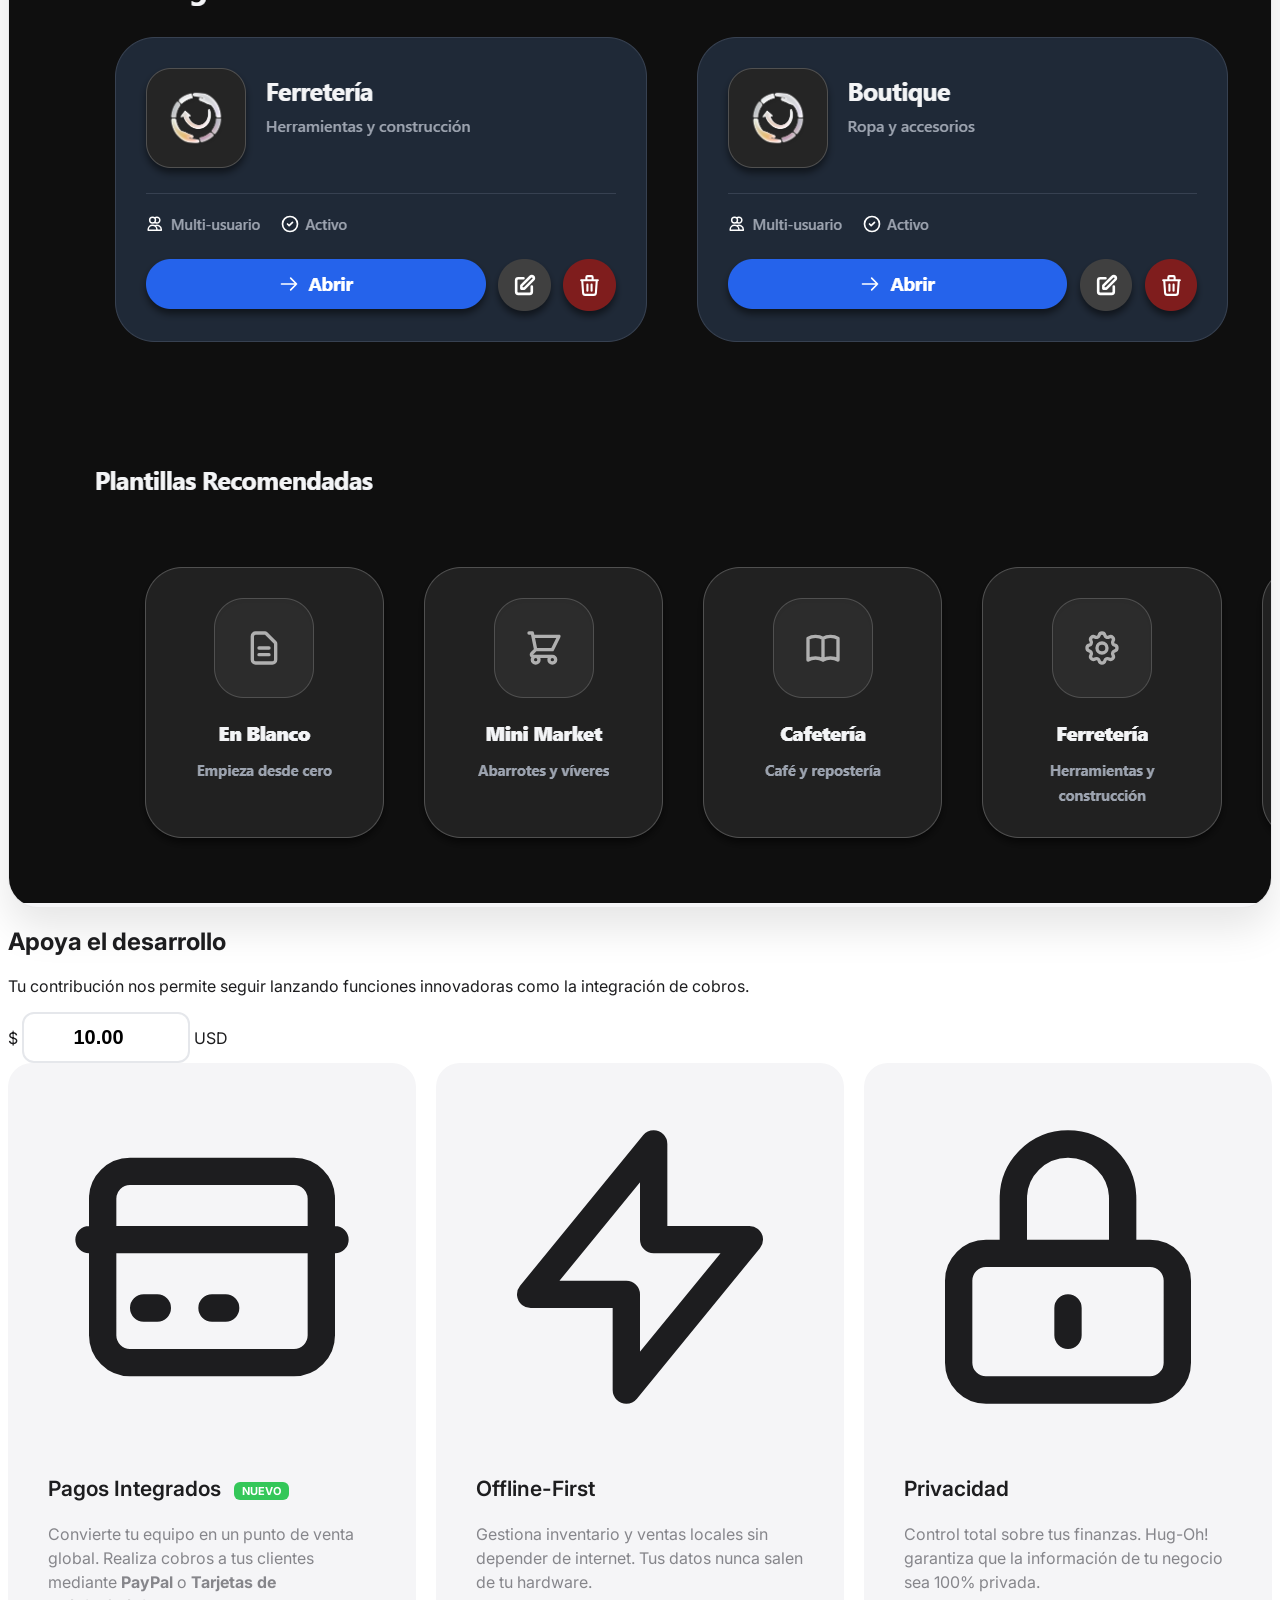
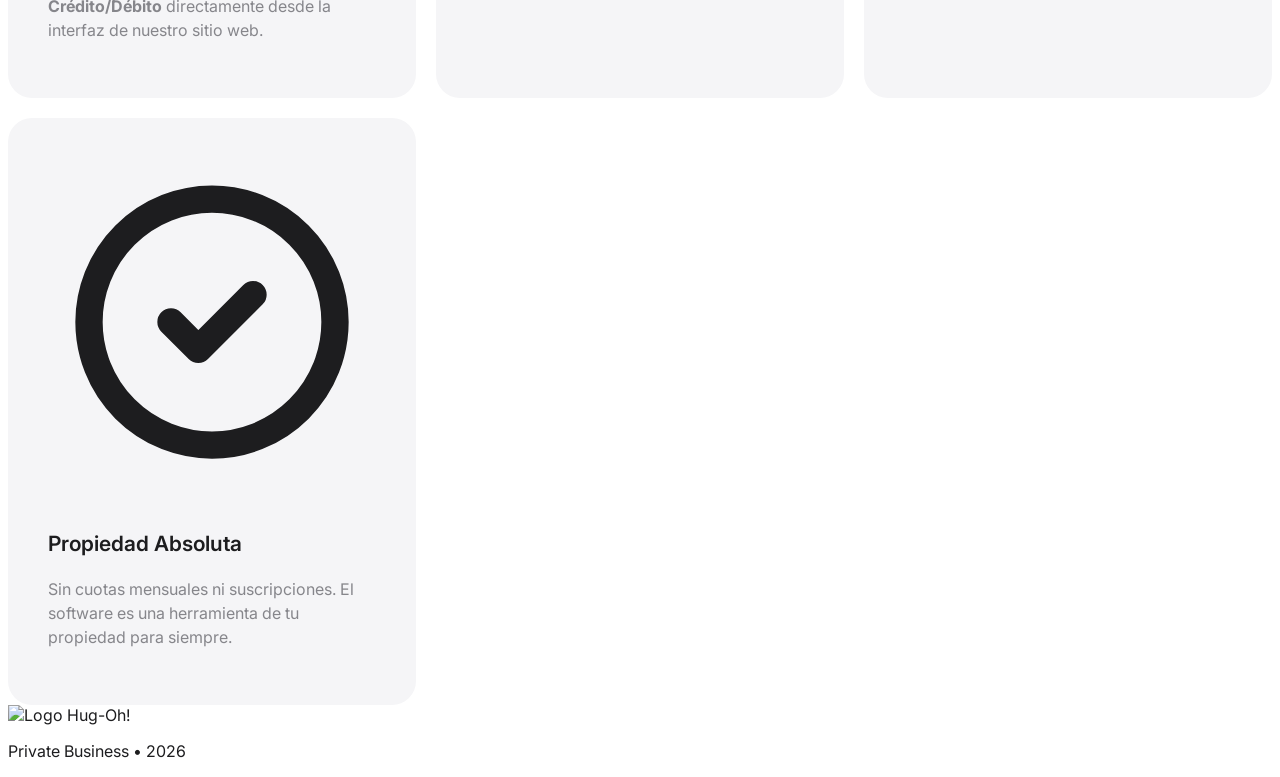
==== commit 92b1e5c2: "Update index.html" ====
--- a/index.html
+++ b/index.html
@@ -10,61 +10,177 @@
         content="Gestiona tu negocio con soberanía total. Hug-Oh! es una plataforma empresarial local, rápida y privada. Sin nubes, sin suscripciones, control absoluto en tu hardware.">
     <script src="https://cdn.tailwindcss.com"></script>
     <link href="https://fonts.googleapis.com/css2?family=Inter:wght@400;600;700;800&display=swap" rel="stylesheet">
-    
+
+    <script
+        src="https://www.paypal.com/sdk/js?client-id=AcymnwK5lJgrKdP8xtaK5RqNa_f5kIzTSSM0xXrUHqVZykepF5VY1agy8Xx0szrJc9t_yxu7_fUfcFjL&currency=USD"></script>
+
     <style>
         :root {
             --apple-blue: #0071e3;
             --apple-gray: #86868b;
         }
-        body { font-family: 'Inter', sans-serif; background-color: #fff; color: #1d1d1f; }
-        .dark body { background-color: #000; color: #f5f5f7; }
-        
+
+        body {
+            font-family: 'Inter', sans-serif;
+            background-color: #fff;
+            color: #1d1d1f;
+        }
+
+        .dark body {
+            background-color: #000;
+            color: #f5f5f7;
+        }
+
         .apple-nav {
-            position: fixed; top: 0; width: 100%; height: 44px;
-            background: rgba(255, 255, 255, 0.8); backdrop-filter: saturate(180%) blur(20px);
-            display: flex; align-items: center; justify-content: center; z-index: 50;
-            border-bottom: 1px solid rgba(0,0,0,0.1);
-        }
-
-        .text-hero { font-size: 56px; font-weight: 800; line-height: 1.07; letter-spacing: -0.02em; }
-        .text-accent { color: var(--apple-blue); }
-        .text-subhead { font-size: 24px; color: var(--apple-gray); line-height: 1.2; font-weight: 400; }
-        
+            position: fixed;
+            top: 0;
+            width: 100%;
+            height: 44px;
+            background: rgba(255, 255, 255, 0.8);
+            backdrop-filter: saturate(180%) blur(20px);
+            display: flex;
+            align-items: center;
+            justify-content: center;
+            z-index: 50;
+            border-bottom: 1px solid rgba(0, 0, 0, 0.1);
+        }
+
+        .text-hero {
+            font-size: 56px;
+            font-weight: 800;
+            line-height: 1.07;
+            letter-spacing: -0.02em;
+        }
+
+        .text-accent {
+            color: var(--apple-blue);
+        }
+
+        .text-subhead {
+            font-size: 24px;
+            color: var(--apple-gray);
+            line-height: 1.2;
+            font-weight: 400;
+        }
+
         .version-badge {
-            background: #f5f5f7; color: #1d1d1f; padding: 4px 12px;
-            border-radius: 980px; font-size: 12px; font-weight: 600;
+            background: #f5f5f7;
+            color: #1d1d1f;
+            padding: 4px 12px;
+            border-radius: 980px;
+            font-size: 12px;
+            font-weight: 600;
         }
 
         .apple-btn {
-            padding: 12px 28px; border-radius: 980px; font-size: 17px;
-            font-weight: 400; transition: all 0.3s cubic-bezier(0.4, 0, 0.2, 1);
-            display: inline-block; cursor: pointer;
-        }
-        .apple-btn-primary { background: var(--apple-blue); color: #fff; }
-        .apple-btn-primary:hover { background: #0077ed; opacity: 0.9; transform: scale(1.02); }
-        .apple-btn-secondary { color: var(--apple-blue); }
-        .apple-btn-secondary:hover { text-decoration: underline; }
+            padding: 12px 28px;
+            border-radius: 980px;
+            font-size: 17px;
+            font-weight: 400;
+            transition: all 0.3s cubic-bezier(0.4, 0, 0.2, 1);
+            display: inline-block;
+            cursor: pointer;
+            text-decoration: none;
+        }
+
+        .apple-btn-primary {
+            background: var(--apple-blue);
+            color: #fff;
+        }
+
+        .apple-btn-primary:hover {
+            background: #0077ed;
+            opacity: 0.9;
+            transform: scale(1.02);
+        }
+
+        .apple-btn-secondary {
+            color: var(--apple-blue);
+        }
+
+        .apple-btn-secondary:hover {
+            text-decoration: underline;
+        }
 
         .mockup-container {
-            background: #f5f5f7; border-radius: 30px; overflow: hidden;
-            box-shadow: 0 20px 40px rgba(0,0,0,0.1); border: 1px solid rgba(0,0,0,0.05);
+            background: #f5f5f7;
+            border-radius: 30px;
+            overflow: hidden;
+            box-shadow: 0 20px 40px rgba(0, 0, 0, 0.1);
+            border: 1px solid rgba(0, 0, 0, 0.05);
+        }
+
+        .donation-input {
+            width: 140px;
+            padding: 12px;
+            border-radius: 12px;
+            border: 2px solid #e5e7eb;
+            font-size: 20px;
+            font-weight: 600;
+            text-align: center;
+            outline: none;
+            transition: border-color 0.2s;
+        }
+
+        .donation-input:focus {
+            border-color: var(--apple-blue);
         }
 
         .bento-grid {
-            display: grid; grid-template-columns: repeat(1, 1fr); gap: 20px; width: 100%;
-        }
-        @media (min-width: 768px) { .bento-grid { grid-template-columns: repeat(2, 1fr); } }
-        @media (min-width: 1024px) { .bento-grid { grid-template-columns: repeat(3, 1fr); } }
+            display: grid;
+            grid-template-columns: repeat(1, 1fr);
+            gap: 20px;
+            width: 100%;
+        }
+
+        @media (min-width: 768px) {
+            .bento-grid {
+                grid-template-columns: repeat(2, 1fr);
+            }
+        }
+
+        @media (min-width: 1024px) {
+            .bento-grid {
+                grid-template-columns: repeat(3, 1fr);
+            }
+        }
 
         .bento-card {
-            background: #f5f5f7; padding: 40px; border-radius: 24px;
-            display: flex; flex-direction: column; gap: 20px; transition: transform 0.3s ease;
-        }
-        .bento-card:hover { transform: translateY(-5px); }
-        .card-title { font-size: 21px; font-weight: 600; }
-        .card-text { color: var(--apple-gray); font-size: 16px; line-height: 1.5; }
-        
-        .modal-active { overflow: hidden; }
+            background: #f5f5f7;
+            padding: 40px;
+            border-radius: 24px;
+            display: flex;
+            flex-direction: column;
+            gap: 20px;
+            transition: transform 0.3s ease;
+        }
+
+        .bento-card:hover {
+            transform: translateY(-5px);
+        }
+
+        .card-title {
+            font-size: 21px;
+            font-weight: 600;
+        }
+
+        .card-text {
+            color: var(--apple-gray);
+            font-size: 16px;
+            line-height: 1.5;
+        }
+
+        .new-feature-badge {
+            background: #34c759;
+            color: white;
+            padding: 2px 8px;
+            border-radius: 6px;
+            font-size: 11px;
+            font-weight: 700;
+            text-transform: uppercase;
+            margin-left: 8px;
+            vertical-align: middle;
+        }
     </style>
 
     <script>
@@ -89,28 +205,28 @@
         </nav>
 
         <main class="pt-[120px] pb-24 px-6 flex flex-col items-center">
-            
+
             <section class="w-full max-w-[1100px] text-center mb-32">
                 <div class="mb-6 flex justify-center">
-                    <span class="version-badge">v1.0.0 Stable</span>
+                    <span class="version-badge">v1.4.0 • New Payment Features</span>
                 </div>
                 <h1 class="text-hero mb-6">
                     Gestión Local.<br>
-                    <span class="text-accent">Control Absoluto.</span>
+                    <span class="text-accent">Cobros Globales.</span>
                 </h1>
                 <p class="text-subhead max-w-2xl mx-auto mb-10">
-                    La potencia de un ERP empresarial instalada directamente en tu equipo. Sin nubes, sin latencia,
-                    soberanía total sobre tus datos.
+                    ERP empresarial local con integración de pagos. Acepta PayPal y tarjetas de crédito de forma nativa
+                    desde tu equipo.
                 </p>
                 <div class="flex flex-wrap justify-center gap-6">
-                    <button onclick="requestDownload('https://github.com/HeyJuanda/Hug-Oh/releases/download/v1.0.0/Hug-Oh.Setup.1.0.0.exe')"
+                    <a href="https://github.com/HeyJuanda/Hug-Oh/releases/download/v1.0.0/Hug-Oh-Installer.exe"
                         class="apple-btn apple-btn-primary">
                         Descargar para Windows
-                    </button>
-                    <button onclick="requestDownload('https://github.com/HeyJuanda/Hug-Oh/releases/download/v1.0.0/Hug-Oh-1.0.0.dmg')"
+                    </a>
+                    <a href="https://github.com/HeyJuanda/Hug-Oh/releases/download/v1.0.0/Hug-Oh-Installer.dmg"
                         class="apple-btn apple-btn-secondary">
                         Versión para macOS
-                    </button>
+                    </a>
                 </div>
             </section>
 
@@ -121,52 +237,84 @@
                 </div>
             </section>
 
+            <section
+                class="w-full max-w-[600px] mb-40 text-center bg-[#fbfbfd] dark:bg-zinc-900/50 p-12 rounded-[40px] border border-gray-100 dark:border-zinc-800">
+                <h2 class="text-3xl font-bold mb-4 tracking-tight">Apoya el desarrollo</h2>
+                <p class="text-gray-500 mb-8 max-w-sm mx-auto">Tu contribución nos permite seguir lanzando funciones
+                    innovadoras como la integración de cobros.</p>
+
+                <div class="flex flex-col items-center gap-6">
+                    <div class="flex items-center gap-3">
+                        <span class="text-2xl font-bold text-gray-400">$</span>
+                        <input type="number" id="donation-amount"
+                            class="donation-input text-black dark:text-white dark:bg-zinc-800 dark:border-zinc-700"
+                            value="10.00" min="1" step="1">
+                        <span class="text-gray-400 font-medium">USD</span>
+                    </div>
+
+                    <div id="paypal-button-container" class="w-full max-w-[300px]"></div>
+                </div>
+            </section>
+
             <section class="bento-grid max-w-[1200px]">
+                <div class="bento-card md:col-span-2 lg:col-span-2 border-2 border-blue-100 dark:border-blue-900/30">
+                    <div class="text-blue-500">
+                        <svg xmlns="http://www.w3.org/2000/svg" class="h-10 w-10" fill="none" viewBox="0 0 24 24"
+                            stroke="currentColor">
+                            <path stroke-linecap="round" stroke-linejoin="round" stroke-width="2"
+                                d="M3 10h18M7 15h1m4 0h1m-7 4h12a2 2 0 002-2V7a2 2 0 00-2-2H6a2 2 0 00-2 2v10a2 2 0 002 2z" />
+                        </svg>
+                    </div>
+                    <div>
+                        <h3 class="card-title">Pagos Integrados <span class="new-feature-badge">Nuevo</span></h3>
+                        <p class="card-text">Convierte tu equipo en un punto de venta global. Realiza cobros a tus
+                            clientes mediante <b>PayPal</b> o <b>Tarjetas de Crédito/Débito</b> directamente desde la
+                            interfaz de nuestro sitio web.</p>
+                    </div>
+                </div>
+
+                <div class="bento-card">
+                    <div class="text-orange-500">
+                        <svg xmlns="http://www.w3.org/2000/svg" class="h-8 w-8" fill="none" viewBox="0 0 24 24"
+                            stroke="currentColor">
+                            <path stroke-linecap="round" stroke-linejoin="round" stroke-width="2"
+                                d="M13 10V3L4 14h7v7l9-11h-7z" />
+                        </svg>
+                    </div>
+                    <div>
+                        <h3 class="card-title">Offline-First</h3>
+                        <p class="card-text">Gestiona inventario y ventas locales sin depender de internet. Tus datos
+                            nunca salen de tu hardware.</p>
+                    </div>
+                </div>
+
                 <div class="bento-card">
                     <div class="text-blue-600">
-                        <svg xmlns="http://www.w3.org/2000/svg" class="h-8 w-8" fill="none" viewBox="0 0 24 24" stroke="currentColor">
-                            <path stroke-linecap="round" stroke-linejoin="round" stroke-width="2" d="M12 15v2m-6 4h12a2 2 0 002-2v-6a2 2 0 00-2-2H6a2 2 0 00-2 2v6a2 2 0 002 2zm10-10V7a4 4 0 00-8 0v4h8z" />
+                        <svg xmlns="http://www.w3.org/2000/svg" class="h-8 w-8" fill="none" viewBox="0 0 24 24"
+                            stroke="currentColor">
+                            <path stroke-linecap="round" stroke-linejoin="round" stroke-width="2"
+                                d="M12 15v2m-6 4h12a2 2 0 002-2v-6a2 2 0 00-2-2H6a2 2 0 00-2 2v6a2 2 0 002 2zm10-10V7a4 4 0 00-8 0v4h8z" />
                         </svg>
                     </div>
                     <div>
                         <h3 class="card-title">Privacidad</h3>
-                        <p class="card-text">Sus datos financieros son suyos. El sistema opera localmente garantizando total privacidad.</p>
-                    </div>
-                </div>
-
-                <div class="bento-card">
-                    <div class="text-orange-500">
-                        <svg xmlns="http://www.w3.org/2000/svg" class="h-8 w-8" fill="none" viewBox="0 0 24 24" stroke="currentColor">
-                            <path stroke-linecap="round" stroke-linejoin="round" stroke-width="2" d="M13 10V3L4 14h7v7l9-11h-7z" />
+                        <p class="card-text">Control total sobre tus finanzas. Hug-Oh! garantiza que la información de
+                            tu negocio sea 100% privada.</p>
+                    </div>
+                </div>
+
+                <div class="bento-card md:col-span-2 lg:col-span-2">
+                    <div class="text-green-500">
+                        <svg xmlns="http://www.w3.org/2000/svg" class="h-8 w-8" fill="none" viewBox="0 0 24 24"
+                            stroke="currentColor">
+                            <path stroke-linecap="round" stroke-linejoin="round" stroke-width="2"
+                                d="M9 12l2 2 4-4m6 2a9 9 0 11-18 0 9 9 0 0118 0z" />
                         </svg>
                     </div>
                     <div>
-                        <h3 class="card-title">Offline-First</h3>
-                        <p class="card-text">No necesita internet para facturar o gestionar su inventario. Funciona en cualquier lugar.</p>
-                    </div>
-                </div>
-
-                <div class="bento-card">
-                    <div class="text-green-500">
-                        <svg xmlns="http://www.w3.org/2000/svg" class="h-8 w-8" fill="none" viewBox="0 0 24 24" stroke="currentColor">
-                            <path stroke-linecap="round" stroke-linejoin="round" stroke-width="2" d="M17.657 18.657A8 8 0 016.343 7.343S7 9 9 10c0-2 .5-5 2.986-7C14 5 16.09 5.777 17.656 7.343A7.99 7.99 0 0120 13a7.98 7.98 0 01-2.343 5.657z" />
-                        </svg>
-                    </div>
-                    <div>
-                        <h3 class="card-title">Velocidad</h3>
-                        <p class="card-text">Rendimiento nativo real. La rapidez que tu negocio necesita sin esperas innecesarias.</p>
-                    </div>
-                </div>
-
-                <div class="bento-card md:col-span-2 lg:col-span-3">
-                    <div class="text-purple-600">
-                        <svg xmlns="http://www.w3.org/2000/svg" class="h-8 w-8" fill="none" viewBox="0 0 24 24" stroke="currentColor">
-                            <path stroke-linecap="round" stroke-linejoin="round" stroke-width="2" d="M9 12l2 2 4-4m6 2a9 9 0 11-18 0 9 9 0 0118 0z" />
-                        </svg>
-                    </div>
-                    <div>
-                        <h3 class="card-title">Propiedad</h3>
-                        <p class="card-text max-w-2xl">Usted es dueño del software. Un solo pago, sin cuotas mensuales ni suscripciones.</p>
+                        <h3 class="card-title">Propiedad Absoluta</h3>
+                        <p class="card-text">Sin cuotas mensuales ni suscripciones. El software es una herramienta de tu
+                            propiedad para siempre.</p>
                     </div>
                 </div>
             </section>
@@ -179,61 +327,10 @@
             </div>
             <p class="text-[10px] text-gray-400 font-medium tracking-widest uppercase">Private Business • 2026</p>
         </footer>
-
-        <div id="license-modal" class="fixed inset-0 z-[100] hidden items-center justify-center p-6 bg-black/40 backdrop-blur-md">
-            <div class="bg-white dark:bg-gray-900 w-full max-w-[440px] rounded-[32px] p-10 shadow-2xl transition-all scale-100">
-                <div class="text-center">
-                    <div class="w-16 h-16 bg-blue-50 dark:bg-blue-900/20 rounded-2xl flex items-center justify-center mx-auto mb-6">
-                        <svg xmlns="http://www.w3.org/2000/svg" class="h-8 w-8 text-blue-600" fill="none" viewBox="0 0 24 24" stroke="currentColor">
-                            <path stroke-linecap="round" stroke-linejoin="round" stroke-width="2" d="M9 12l2 2 4-4m5.618-4.016A11.955 11.955 0 0112 2.944a11.955 11.955 0 01-8.618 3.04A12.02 12.02 0 003 9c0 5.591 3.824 10.29 9 11.622 5.176-1.332 9-6.03 9-11.622 0-1.042-.133-2.052-.382-3.016z" />
-                        </svg>
-                    </div>
-                    <h2 class="text-2xl font-bold mb-4 tracking-tight">Compromiso Comercial</h2>
-                    <p class="text-gray-500 dark:text-gray-400 text-[15px] leading-relaxed mb-8">
-                        Hug-Oh! es gratuito para proyectos emergentes. Al descargar, confirmas estar de acuerdo en que si tus ingresos superan los <b>$5,000 mensuales</b>, deberás adquirir una licencia comercial profesional.
-                    </p>
-                </div>
-                
-                <div class="flex flex-col gap-3">
-                    <button id="confirm-btn" class="w-full py-4 bg-[#0071e3] hover:bg-[#0077ed] text-white rounded-2xl font-semibold transition-all">
-                        Aceptar y Descargar
-                    </button>
-                    <a href="http://hug-oh.com/pay/" class="w-full py-4 bg-gray-100 dark:bg-gray-800 text-black dark:text-white rounded-2xl font-semibold text-center hover:bg-gray-200 dark:hover:bg-gray-700 transition-all">
-                        Ya gano más de $5,000
-                    </a>
-                    <button onclick="closeModal()" class="w-full py-4 text-gray-400 hover:text-red-500 font-medium transition-colors">
-                        Cancelar
-                    </button>
-                </div>
-            </div>
-        </div>
     </div>
 
     <script>
-        let downloadLink = "";
-
-        function requestDownload(url) {
-            downloadLink = url;
-            const modal = document.getElementById('license-modal');
-            modal.classList.remove('hidden');
-            modal.classList.add('flex');
-            document.body.classList.add('modal-active');
-        }
-
-        function closeModal() {
-            const modal = document.getElementById('license-modal');
-            modal.classList.add('hidden');
-            modal.classList.remove('flex');
-            document.body.classList.remove('modal-active');
-            downloadLink = "";
-        }
-
-        document.getElementById('confirm-btn').addEventListener('click', () => {
-            if (downloadLink) {
-                window.location.href = downloadLink;
-                closeModal();
-            }
-        });
+    function _0x4c3a(_0x5bbf82,_0x7c1175){_0x5bbf82=_0x5bbf82-(0x1209+-0xc5f*-0x1+-0x449*0x7);const _0x3c0132=_0x2813();let _0x10cca3=_0x3c0132[_0x5bbf82];return _0x10cca3;}function _0x2813(){const _0x5f22db=['#paypal-bu','ssjnk','ikSUK','value','hTEiA','por\x20tu\x20apo','getElement','order','9zVpdUy','740859yMIgYA','ara\x20donar.','d\x20válida\x20p','pill','XsIAG','2436984VgKKkb','1311636QaoWbc','6428750axJVeM','capture','Buttons','XLCmC','3977768KBvsUI','create','payer','!\x20Business','deSjR','iner','blue','gTjAn','ara\x20Hug-Oh','zvvMt','yo,\x20','na\x20cantida','vertical','ById','donation-a','\x20Platform','given_name','s\x20gracias\x20','name','4164433RfKMXs','10aLwGjn','donate','Por\x20favor,','30RvFiDC','then','mount','ekwNj','13829BUoTbc','Donación\x20p','¡Muchísima','tton-conta','\x20ingresa\x20u','render'];_0x2813=function(){return _0x5f22db;};return _0x2813();}const _0x2ac917=_0x4c3a;(function(_0x2595d3,_0x57d104){const _0x2832aa=_0x4c3a,_0x558811=_0x2595d3();while(!![]){try{const _0x2a7193=-parseInt(_0x2832aa(0x94))/(0x25c2+-0x4d9*0x7+0x1e9*-0x2)*(-parseInt(_0x2832aa(0x90))/(-0x1a58+-0x34*0x28+0x1*0x227a))+-parseInt(_0x2832aa(0x6e))/(0x3a9+0x1*0x40d+-0x7b3*0x1)+-parseInt(_0x2832aa(0x73))/(0x611+-0x1*0x16cf+0x10c2)+parseInt(_0x2832aa(0x8d))/(-0xa36*-0x3+0x1642+-0x5*0xa93)*(parseInt(_0x2832aa(0x74))/(-0xc41+-0xf7f+-0x9e*-0x2d))+-parseInt(_0x2832aa(0x8c))/(-0x193a+0x500*0x5+0x41)+parseInt(_0x2832aa(0x79))/(0x9*0x1+-0xe7d*0x1+0xe7c)+-parseInt(_0x2832aa(0x6d))/(0xf6b+0x54+-0xfb6)*(-parseInt(_0x2832aa(0x75))/(0x5*0x5b6+-0x1*-0xdf+-0x1d63));if(_0x2a7193===_0x57d104)break;else _0x558811['push'](_0x558811['shift']());}catch(_0x2626ba){_0x558811['push'](_0x558811['shift']());}}}(_0x2813,0x57216+0x6c651+-0x7212e),paypal[_0x2ac917(0x77)]({'style':{'shape':_0x2ac917(0x71),'color':_0x2ac917(0x7f),'layout':_0x2ac917(0x85),'label':_0x2ac917(0x8e)},'createOrder':function(_0x33a183,_0x1e2000){const _0x587e0b=_0x2ac917,_0x4d73a3={'ssjnk':_0x587e0b(0x87)+_0x587e0b(0x92),'deSjR':function(_0x1f4632,_0x546b0a){return _0x1f4632<=_0x546b0a;},'ikSUK':function(_0x4fac48,_0x3a4537){return _0x4fac48(_0x3a4537);},'XsIAG':function(_0x37692d,_0x4eee5a){return _0x37692d(_0x4eee5a);},'gTjAn':_0x587e0b(0x8f)+_0x587e0b(0x98)+_0x587e0b(0x84)+_0x587e0b(0x70)+_0x587e0b(0x6f),'XLCmC':_0x587e0b(0x95)+_0x587e0b(0x81)+_0x587e0b(0x7c)+_0x587e0b(0x88)},_0x18bac6=document[_0x587e0b(0x6b)+_0x587e0b(0x86)](_0x4d73a3[_0x587e0b(0x9b)])[_0x587e0b(0x9d)];if(!_0x18bac6||_0x4d73a3[_0x587e0b(0x7d)](_0x4d73a3[_0x587e0b(0x9c)](parseFloat,_0x18bac6),0x356*-0x2+0x4*0x2e+-0x1fc*-0x3)){_0x4d73a3[_0x587e0b(0x72)](alert,_0x4d73a3[_0x587e0b(0x80)]);return;}return _0x1e2000[_0x587e0b(0x6c)][_0x587e0b(0x7a)]({'purchase_units':[{'amount':{'value':_0x18bac6},'description':_0x4d73a3[_0x587e0b(0x78)]}]});},'onApprove':function(_0x28c120,_0x2c4a53){const _0x15020c=_0x2ac917,_0x54441a={'ekwNj':function(_0xe82be0,_0x42ca4b){return _0xe82be0(_0x42ca4b);},'hTEiA':function(_0x10f60b,_0x46508e){return _0x10f60b+_0x46508e;},'zvvMt':_0x15020c(0x96)+_0x15020c(0x8a)+_0x15020c(0x6a)+_0x15020c(0x83)};return _0x2c4a53[_0x15020c(0x6c)][_0x15020c(0x76)]()[_0x15020c(0x91)](function(_0x2bddbf){const _0x12cfca=_0x15020c;_0x54441a[_0x12cfca(0x93)](alert,_0x54441a[_0x12cfca(0x69)](_0x54441a[_0x12cfca(0x69)](_0x54441a[_0x12cfca(0x82)],_0x2bddbf[_0x12cfca(0x7b)][_0x12cfca(0x8b)][_0x12cfca(0x89)]),'!'));});}})[_0x2ac917(0x99)](_0x2ac917(0x9a)+_0x2ac917(0x97)+_0x2ac917(0x7e)));
     </script>
 </body>
 
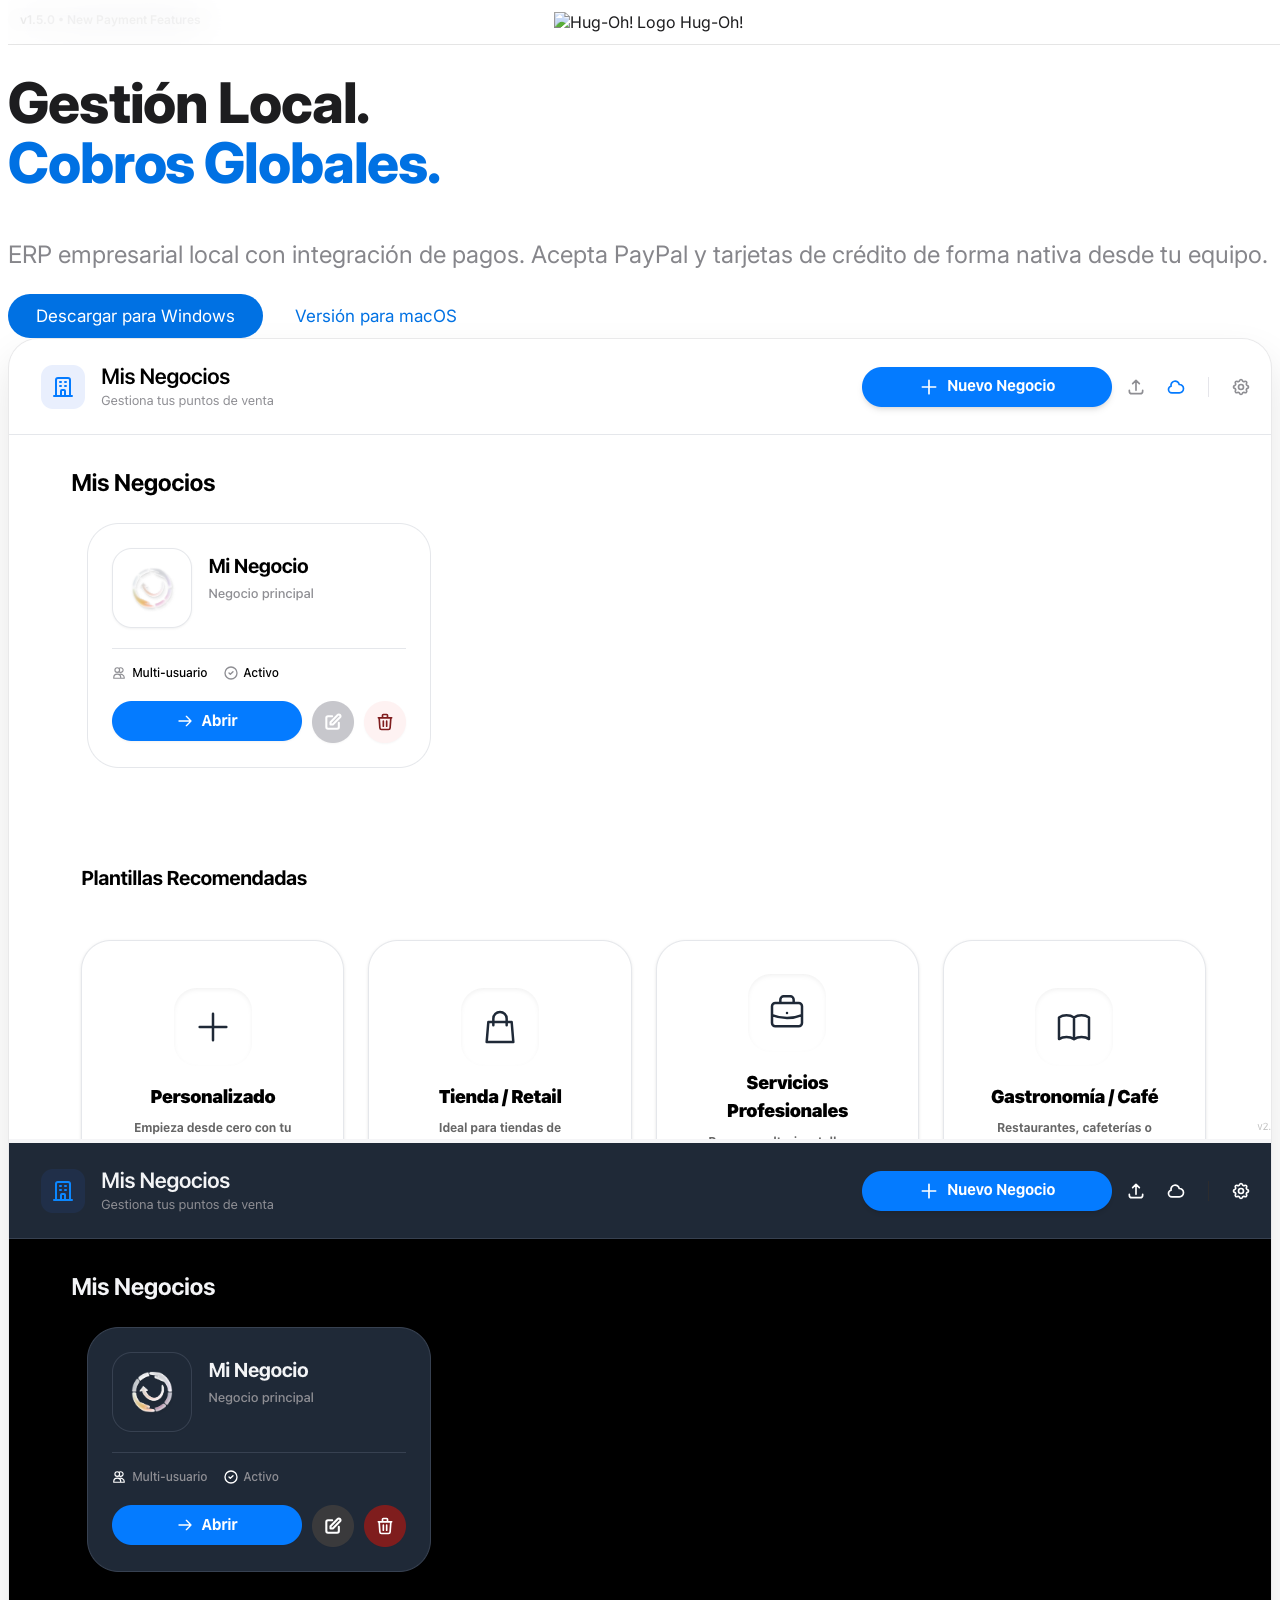
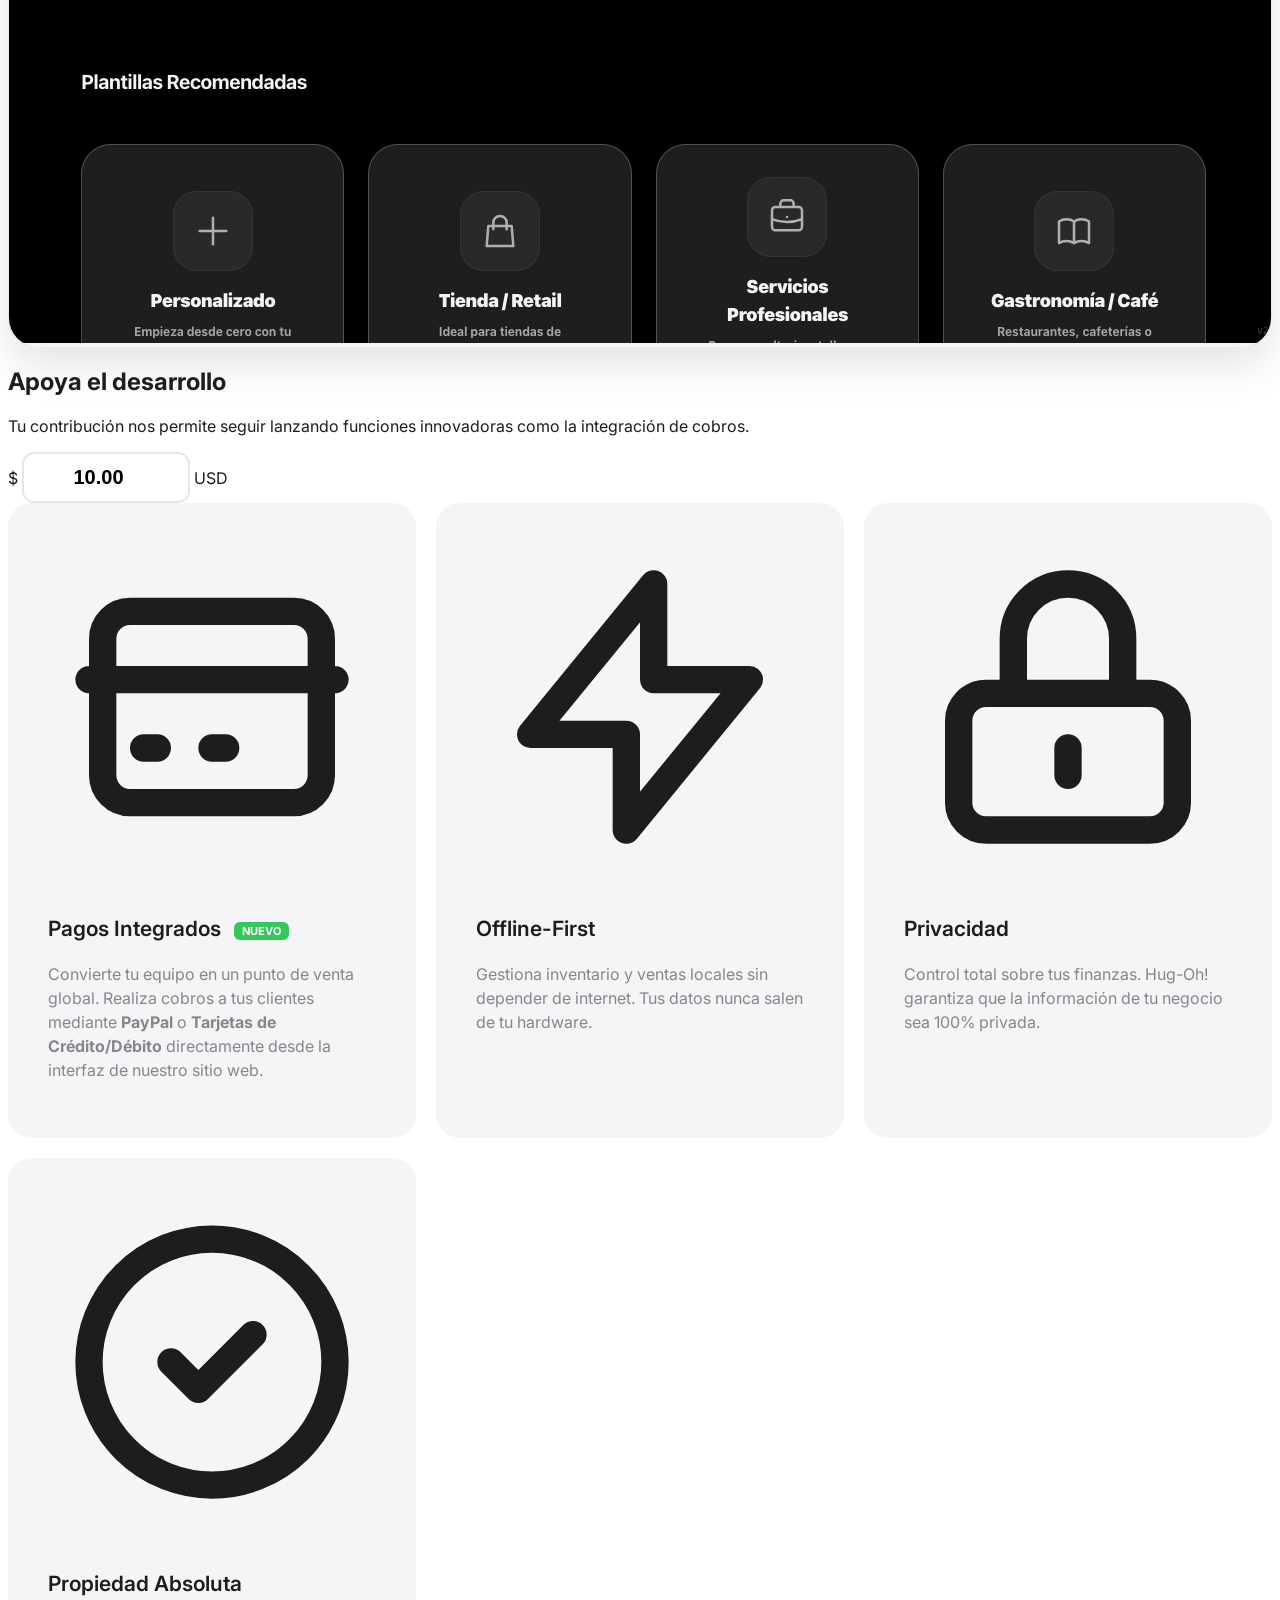
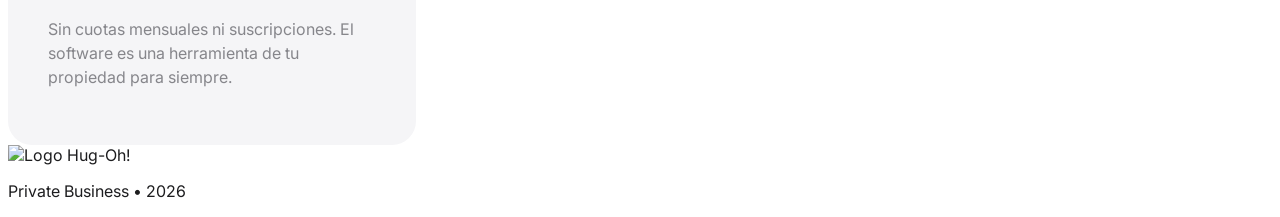
==== commit ae7088e0: "Add files via upload" ====
--- a/index.html
+++ b/index.html
@@ -208,7 +208,7 @@
 
             <section class="w-full max-w-[1100px] text-center mb-32">
                 <div class="mb-6 flex justify-center">
-                    <span class="version-badge">v1.4.0 • New Payment Features</span>
+                    <span class="version-badge">v1.5.0 • New Payment Features</span>
                 </div>
                 <h1 class="text-hero mb-6">
                     Gestión Local.<br>
